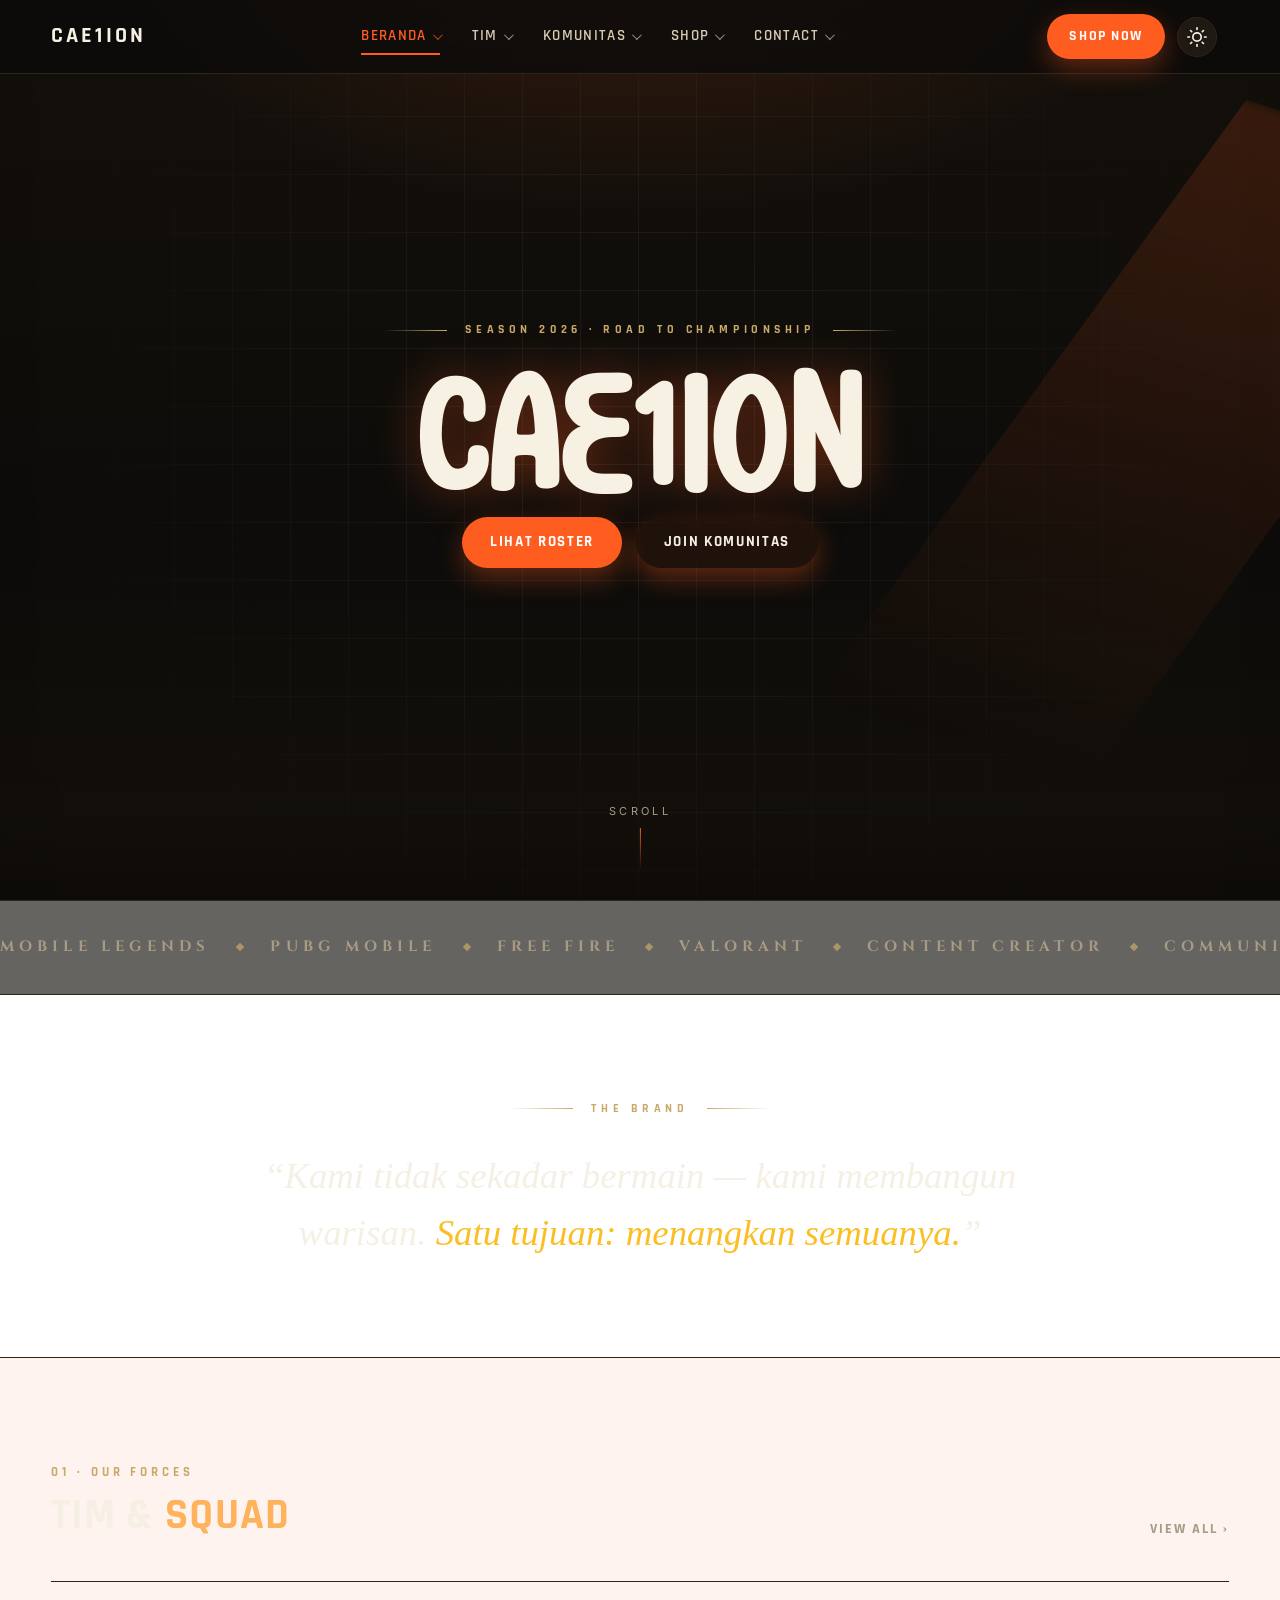
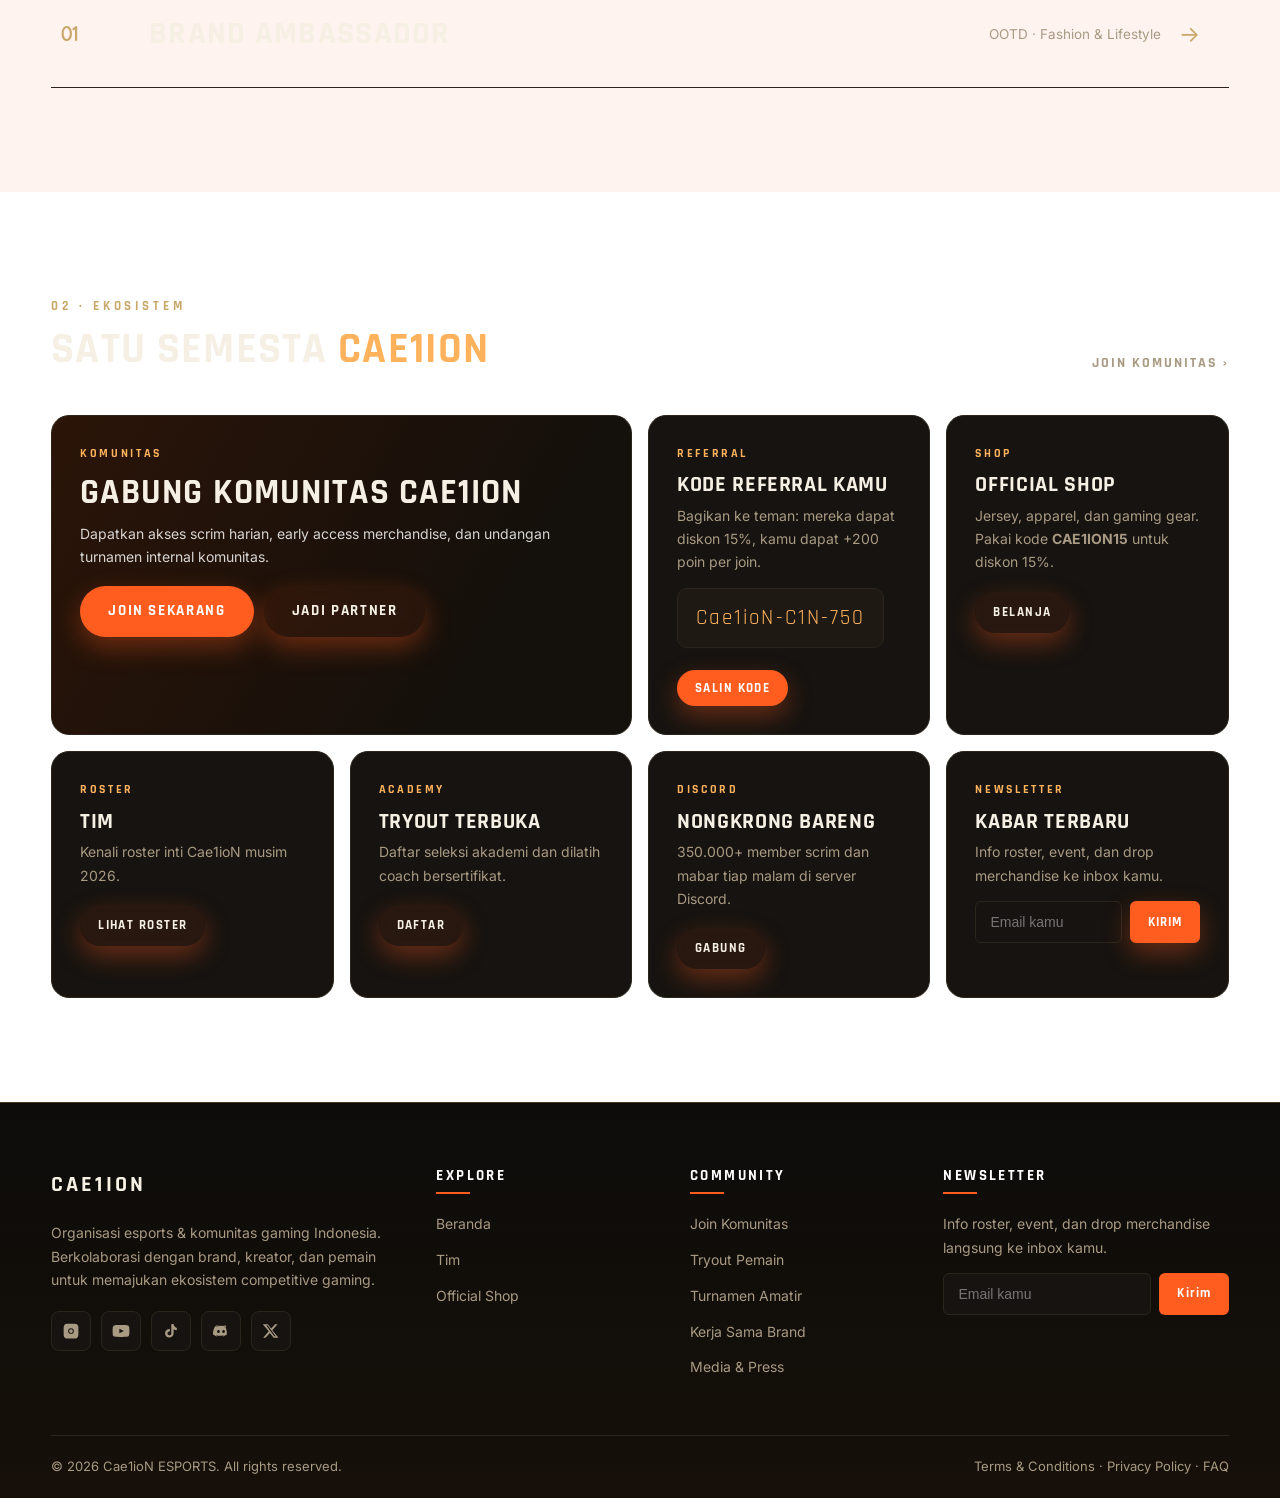
==== index.html @ eff82ee4 "Cae1ioN Esports website" ====
﻿<!DOCTYPE html>
<html lang="id">
<head>
<meta charset="UTF-8" />
<meta name="viewport" content="width=device-width, initial-scale=1.0" />
<title>Cae1ioN ESPORTS — Komunitas Tim Esports & Brand</title>
<meta name="description" content="Cae1ioN Esports — rumah komunitas tim esports, divisi kompetitif, roster, komunitas, dan merchandise resmi." />
<meta name="theme-color" content="#0d0c0a" />
<meta property="og:title" content="Cae1ioN TEAM — Komunitas Esports Indonesia" />
<meta property="og:description" content="Roster tim, komunitas, dan merchandise resmi Cae1ioN." />
<meta property="og:type" content="website" />
<meta property="og:url" content="https://cae1ion.team/" />
<meta property="og:image" content="https://cae1ion.team/assets/img/logo-C1N-trans.png" />
<meta name="twitter:card" content="summary_large_image" />
<meta name="twitter:title" content="Cae1ioN TEAM — Komunitas Esports Indonesia" />
<meta name="twitter:description" content="Roster tim, komunitas, dan merchandise resmi Cae1ioN." />
<meta name="twitter:image" content="https://cae1ion.team/assets/img/logo-C1N-trans.png" />
<link rel="icon" href="assets/img/favicon.png" type="image/svg+xml" />
<link rel="manifest" href="manifest.json" />
<link rel="preconnect" href="https://fonts.googleapis.com" />
<link rel="preconnect" href="https://fonts.gstatic.com" crossorigin />
<link href="https://fonts.googleapis.com/css2?family=Rajdhani:wght@500;600;700&family=Inter:wght@400;500;600&family=Cinzel:wght@700;800;900&display=swap" rel="stylesheet" />
<link rel="stylesheet" href="assets/css/style.css?v=8" />
<script type="application/ld+json">
{
  "@context": "https://schema.org",
  "@type": "SportsOrganization",
  "name": "Cae1ioN TEAM",
  "alternateName": "Cae1ioN ESPORTS",
  "url": "https://cae1ion.team/",
  "logo": "https://cae1ion.team/assets/img/logo-C1N-trans.png",
  "description": "Komunitas Esports Indonesia dengan divisi Mobile Legends, PUBG Mobile, Free Fire, Valorant, Content Creator, dan Community.",
  "foundingDate": "2024",
  "sport": "Esports",
  "address": {
    "@type": "PostalAddress",
    "addressLocality": "Jakarta Selatan",
    "addressCountry": "ID"
  },
  "contactPoint": {
    "@type": "ContactPoint",
    "telephone": "+62-21-XXXX-XXXX",
    "contactType": "customer service",
    "availableLanguage": "Indonesian"
  },
  "sameAs": [
    "https://instagram.com/cae1ionteam",
    "https://youtube.com/cae1ionteam",
    "https://tiktok.com/@cae1ionteam",
    "https://discord.gg/cae1ionteam",
    "https://twitter.com/cae1ionteam"
  ]
}
</script>
</head>
<body>

<!-- ================= HEADER ================= -->
<header class="header">
  <div class="container header-inner">
    <a href="index.html" class="logo"><span class="logo-text">Cae1ioN</span></a>

    <nav class="nav">
      <div class="nav-item"><a href="index.html" class="active">Beranda<span class="caret"></span></a>
        <div class="drop">
          <a href="index.html#top">Tentang</a>
          <a href="index.html#squad">Tim &amp; Squad</a>
          <a href="index.html#ekosistem">Ekosistem</a>
        </div>
      </div>
      <div class="nav-item"><a href="teams.html">Tim<span class="caret"></span></a>
        <div class="drop">
          <a href="teams.html#roster">Daftar Pemain</a>
          <a href="teams.html#academy">Academy</a>
        </div>
      </div>
      <div class="nav-item"><a href="community.html">Komunitas<span class="caret"></span></a>
        <div class="drop">
          <a href="community.html#benefit">Benefit</a>
          <a href="community.html#tryout">Tryout</a>
          <a href="community.html#turnamen">Turnamen</a>
          <a href="community.html#faq">FAQ</a>
        </div>
      </div>
      <div class="nav-item"><a href="shop.html">Shop<span class="caret"></span></a>
        <div class="drop">
          <a href="shop.html#produk">Semua Produk</a>
          <a href="shop.html#promo">Promo</a>
        </div>
      </div>
      <div class="nav-item"><a href="contact.html">Contact<span class="caret"></span></a>
        <div class="drop">
          <a href="contact.html#kontak">Info &amp; Form</a>
          <a href="contact.html#faq">FAQ</a>
        </div>
      </div>
    </nav>

    <div class="header-cta">
      <a href="shop.html" class="btn">Shop Now</a>
      <button class="theme-toggle" id="themeToggle" aria-label="Toggle tema gelap/terang" title="Toggle tema">
        <svg class="icon-sun" width="20" height="20" viewBox="0 0 24 24" fill="none" stroke="currentColor" stroke-width="2" stroke-linecap="round" stroke-linejoin="round"><circle cx="12" cy="12" r="5"/><path d="M12 1v2"/><path d="M12 21v2"/><path d="M4.22 4.22l1.42 1.42"/><path d="M18.36 18.36l1.42 1.42"/><path d="M1 12h2"/><path d="M21 12h2"/><path d="M4.22 19.78l1.42-1.42"/><path d="M18.36 5.64l1.42-1.42"/></svg>
        <svg class="icon-moon" width="20" height="20" viewBox="0 0 24 24" fill="none" stroke="currentColor" stroke-width="2" stroke-linecap="round" stroke-linejoin="round"><path d="M21 12.79A9 9 0 1 1 11.21 3 7 7 0 0 0 21 12.79z"/></svg>
      </button>
      <button class="burger" aria-label="Buka menu"><span></span><span></span><span></span></button>
    </div>
  </div>
</header>

<div class="mobile-nav">
  <a href="index.html">Beranda</a>
  <a href="teams.html">Tim</a>
  <a href="community.html">Komunitas</a>
  <a href="shop.html">Shop</a>
  <a href="contact.html">Contact</a>
  <a href="shop.html" class="btn">Shop Now</a>
</div>

<!-- ================= HERO ================= -->
<section class="hero hero-luxe" id="top">
  <div class="container hero-inner">
    <p class="eyebrow reveal">Season 2026 · Road to Championship</p>
    <h1 class="elegant aurora-title">Cae1ioN</h1>
    <div class="hero-actions">
      <a href="teams.html" class="btn">Lihat Roster</a>
      <a href="community.html" class="btn btn-ghost">Join Komunitas</a>
    </div>
  </div>
  <div class="scroll-hint">Scroll</div>
</section>

<!-- ================= SPONSORS MARQUEE ================= -->
<div class="sponsors">
  <div class="marquee">
    <span class="sponsor"><span class="mark">M</span>MOBILE LEGENDS</span>
    <span class="sponsor"><span class="mark">P</span>PUBG MOBILE</span>
    <span class="sponsor"><span class="mark">F</span>FREE FIRE</span>
    <span class="sponsor"><span class="mark">V</span>VALORANT</span>
    <span class="sponsor"><span class="mark">C</span>CONTENT CREATOR</span>
    <span class="sponsor"><span class="mark">C</span>COMMUNITY</span>
    <span class="sponsor"><span class="mark">M</span>MOBILE LEGENDS</span>
    <span class="sponsor"><span class="mark">P</span>PUBG MOBILE</span>
    <span class="sponsor"><span class="mark">F</span>FREE FIRE</span>
    <span class="sponsor"><span class="mark">V</span>VALORANT</span>
    <span class="sponsor"><span class="mark">C</span>CONTENT CREATOR</span>
    <span class="sponsor"><span class="mark">C</span>COMMUNITY</span>
  </div>
</div>

<!-- ================= BRAND STATEMENT ================= -->
<section class="statement">
  <div class="container reveal">
    <p class="eyebrow">The Brand</p>
    <p class="statement-text">&ldquo;Kami tidak sekadar bermain — kami membangun warisan. <em>Satu tujuan: menangkan semuanya.</em>&rdquo;</p>
  </div>
</section>

<!-- ================= DIVISIONS ================= -->
<section class="section alt" id="squad">
  <div class="container">
    <div class="section-head reveal">
      <div class="section-title">
        <span class="kicker">01 · Our Forces</span>
        <h2>Tim &amp; <em>Squad</em></h2>
      </div>
      <a href="teams.html" class="view-all">View All &rsaquo;</a>
    </div>

    <div class="team-index">
      <a href="shop.html" class="trow reveal"><span class="tnum">01</span><span class="tname">Brand Ambassador</span><span class="tmeta">OOTD · Fashion &amp; Lifestyle</span><span class="tarrow">&rarr;</span></a>
    </div>
  </div>
</section>

<!-- ================= ECOSYSTEM BENTO ================= -->
<section class="section" id="ekosistem">
  <div class="container">
    <div class="section-head reveal">
      <div class="section-title">
        <span class="kicker">02 · Ekosistem</span>
        <h2>Satu Semesta <em>Cae1ioN</em></h2>
      </div>
      <a href="community.html" class="view-all">Join Komunitas &rsaquo;</a>
    </div>

    <div class="bento">
      <div class="b-tile b-cta b-span2 reveal">
        <span class="kicker">Komunitas</span>
        <h2>Gabung Komunitas Cae1ioN</h2>
        <p>Dapatkan akses scrim harian, early access merchandise, dan undangan turnamen internal komunitas.</p>
        <div class="b-actions">
          <a href="community.html" class="btn">Join Sekarang</a>
          <a href="contact.html" class="btn btn-ghost">Jadi Partner</a>
        </div>
      </div>
      <div class="b-tile reveal">
        <span class="kicker">Referral</span>
        <h3>Kode Referral Kamu</h3>
        <p>Bagikan ke teman: mereka dapat diskon 15%, kamu dapat +200 poin per join.</p>
        <span data-referral></span>
        <div class="b-actions">
          <button data-copy-referral class="btn" style="padding:10px 18px;font-size:13px;">Salin Kode</button>
        </div>
      </div>
      <div class="b-tile reveal">
        <span class="kicker">Shop</span>
        <h3>Official Shop</h3>
        <p>Jersey, apparel, dan gaming gear. Pakai kode <strong>CAE1ION15</strong> untuk diskon 15%.</p>
        <div class="b-actions"><a href="shop.html" class="btn btn-ghost" style="padding:10px 18px;font-size:13px;">Belanja</a></div>
      </div>
      <div class="b-tile reveal">
        <span class="kicker">Roster</span>
        <h3>Tim</h3>
        <p>Kenali roster inti Cae1ioN musim 2026.</p>
        <div class="b-actions"><a href="teams.html" class="btn btn-ghost" style="padding:10px 18px;font-size:13px;">Lihat Roster</a></div>
      </div>
      <div class="b-tile reveal">
        <span class="kicker">Academy</span>
        <h3>Tryout Terbuka</h3>
        <p>Daftar seleksi akademi dan dilatih coach bersertifikat.</p>
        <div class="b-actions"><a href="community.html#tryout" class="btn btn-ghost" style="padding:10px 18px;font-size:13px;">Daftar</a></div>
      </div>
      <div class="b-tile reveal">
        <span class="kicker">Discord</span>
        <h3>Nongkrong Bareng</h3>
        <p>350.000+ member scrim dan mabar tiap malam di server Discord.</p>
        <div class="b-actions"><a href="community.html" class="btn btn-ghost" style="padding:10px 18px;font-size:13px;">Gabung</a></div>
      </div>
      <div class="b-tile reveal">
        <span class="kicker">Newsletter</span>
        <h3>Kabar Terbaru</h3>
        <p>Info roster, event, dan drop merchandise ke inbox kamu.</p>
        <form class="newsletter" data-demo style="display:flex;gap:8px;margin-top:14px;">
          <input type="email" placeholder="Email kamu" required style="flex:1;min-width:0;" />
          <button type="submit" class="btn" style="padding:10px 18px;font-size:13px;">Kirim</button>
        </form>
      </div>
    </div>
  </div>
</section><!-- ================= FOOTER ================= -->
<footer class="footer">
  <div class="container">
    <div class="footer-grid">
      <div>
        <a href="index.html" class="logo"><span class="logo-text">Cae1ioN</span></a>
        <p class="about">Organisasi esports &amp; komunitas gaming Indonesia. Berkolaborasi dengan brand, kreator, dan pemain untuk memajukan ekosistem competitive gaming.</p>
        <div class="socials">
          <a href="https://instagram.com/freezeecommunity" target="_blank" rel="noopener" aria-label="Instagram"><svg viewBox="0 0 24 24"><path d="M12 2.2c3.2 0 3.6 0 4.9.1 1.2.1 1.8.3 2.2.4.6.2 1 .5 1.4.9.4.4.7.8.9 1.4.2.4.4 1 .4 2.2.1 1.3.1 1.7.1 4.9s0 3.6-.1 4.9c-.1 1.2-.3 1.8-.4 2.2-.2.6-.5 1-.9 1.4-.4.4-.8.7-1.4.9-.4.2-1 .4-2.2.4-1.3.1-1.7.1-4.9.1s-3.6 0-4.9-.1c-1.2-.1-1.8-.3-2.2-.4-.6-.2-1-.5-1.4-.9-.4-.4-.7-.8-.9-1.4-.2-.4-.4-1-.4-2.2C2.2 15.6 2.2 15.2 2.2 12s0-3.6.1-4.9c.1-1.2.3-1.8.4-2.2.2-.6.5-1 .9-1.4.4-.4.8-.7 1.4-.9.4-.2 1-.4 2.2-.4C8.4 2.2 8.8 2.2 12 2.2m0 6a3.8 3.8 0 1 0 0 7.6 3.8 3.8 0 0 0 0-7.6m0 6.3a2.5 2.5 0 1 1 0-5 2.5 2.5 0 0 1 0 5m4.9-6.4a.9.9 0 1 1-1.8 0 .9.9 0 0 1 1.8 0"/></svg></a>
          <a href="https://youtube.com/@freezeecommunity" target="_blank" rel="noopener" aria-label="YouTube"><svg viewBox="0 0 24 24"><path d="M23 7.5s-.2-1.6-.9-2.3c-.9-.9-1.8-.9-2.3-1C16.6 4 12 4 12 4s-4.6 0-7.8.2c-.5.1-1.5.1-2.3 1-.7.7-.9 2.3-.9 2.3S.8 9.4.8 11.3v1.4c0 1.9.2 3.8.2 3.8s.2 1.6.9 2.3c.9.9 2 .9 2.5 1 1.8.2 7.6.2 7.6.2s4.6 0 7.8-.2c.5-.1 1.5-.1 2.3-1 .7-.7.9-2.3.9-2.3s.2-1.9.2-3.8v-1.4c0-1.9-.2-3.8-.2-3.8M9.8 15.1V8.9l6.1 3.1z"/></svg></a>
          <a href="https://tiktok.com/@freezeecommunity" target="_blank" rel="noopener" aria-label="TikTok"><svg viewBox="0 0 24 24"><path d="M16.6 5.8a4.8 4.8 0 0 1-1.1-3.1h-3.1v12.5a2.6 2.6 0 1 1-1.9-2.5V9.4a5.7 5.7 0 1 0 5 5.6V9.7a7.8 7.8 0 0 0 4.3 1.3V7.9a4.8 4.8 0 0 1-3.2-2.1"/></svg></a>
          <a href="https://discord.gg/freezeecommunity" target="_blank" rel="noopener" aria-label="Discord"><svg viewBox="0 0 24 24"><path d="M19.6 5.6A16.4 16.4 0 0 0 15.5 4.4l-.2.4a12.6 12.6 0 0 1 3.6 1.8 15.9 15.9 0 0 0-13.8 0 12.6 12.6 0 0 1 3.6-1.8l-.2-.4A16.4 16.4 0 0 0 4.4 5.6C1.8 9.4 1.1 13.1 1.4 16.8a16.5 16.5 0 0 0 5 2.5l.6-1a10.8 10.8 0 0 1-1.7-.8l.4-.3a11.4 11.4 0 0 0 9.8 0l.4.3a10.8 10.8 0 0 1-1.7.8l.6 1a16.5 16.5 0 0 0 5-2.5c.4-4.3-.6-8-2.6-11.2M8.6 14.5c-1 0-1.8-.9-1.8-2s.8-2 1.8-2 1.8.9 1.8 2-.8 2-1.8 2m6.8 0c-1 0-1.8-.9-1.8-2s.8-2 1.8-2 1.8.9 1.8 2-.8 2-1.8 2"/></svg></a>
          <a href="https://x.com/freezeecommunity" target="_blank" rel="noopener" aria-label="X"><svg viewBox="0 0 24 24"><path d="M17.5 3h3.2l-7 8 8.3 10h-6.5l-5-6.2-5.8 6.2H1.5l7.5-8.6L1 3h6.7l4.6 5.7zm-1.1 16h1.8L7.7 4.8H5.8z"/></svg></a>
        </div>
      </div>

      <div>
        <h4>Explore</h4>
        <ul class="footer-links">
          <li><a href="index.html">Beranda</a></li>
          <li><a href="teams.html">Tim</a></li>
          <li><a href="shop.html">Official Shop</a></li>
        </ul>
      </div>

      <div>
        <h4>Community</h4>
        <ul class="footer-links">
          <li><a href="community.html">Join Komunitas</a></li>
          <li><a href="community.html#tryout">Tryout Pemain</a></li>
          <li><a href="community.html#turnamen">Turnamen Amatir</a></li>
          <li><a href="contact.html">Kerja Sama Brand</a></li>
          <li><a href="contact.html">Media &amp; Press</a></li>
        </ul>
      </div>

      <div>
        <h4>Newsletter</h4>
        <p class="about" style="margin-bottom:0;">Info roster, event, dan drop merchandise langsung ke inbox kamu.</p>
        <form class="newsletter" data-demo>
          <input type="email" placeholder="Email kamu" required />
          <button type="submit">Kirim</button>
        </form>
        <p class="muted" data-form-msg style="font-size:12.5px;margin-top:8px;"></p>
      </div>
    </div>

    <div class="footer-bottom">
      <span>&copy; <span data-year>2026</span> Cae1ioN ESPORTS. All rights reserved.</span>
      <span><a href="#">Terms &amp; Conditions</a> · <a href="#">Privacy Policy</a> · <a href="#">FAQ</a></span>
    </div>
  </div>
</footer>

<button class="to-top" aria-label="Kembali ke atas">&uarr;</button>

<script src="assets/js/main.js"></script>
</body>
</html>
---- assets/css/style.css ----
﻿/* ============================================================
   CAE1ION ESPORTS — Community & Brand Website
   Main Stylesheet
   ============================================================ */

@font-face {
  font-family: "Citadel Blackrose";
  src: url("../fonts/Citadel of Blackrose.ttf") format("truetype");
  font-weight: normal;
  font-style: normal;
  font-display: swap;
}

@font-face {
  font-family: "Super Chips";
  src: url("../fonts/SuperChips.ttf") format("truetype");
  font-weight: normal;
  font-style: normal;
  font-display: swap;
}

:root {
  /* Tema: Ember Caelion — hitam hangat + aksen api (default) */
  --bg: #0d0c0a;
  --bg-alt: #12100c;
  --surface: #161310;
  --surface-2: #1f1913;
  --line: #2c251c;
  --text: #f5efe4;
  --muted: #a89a83;
  --accent: #ff5d20;
  --accent-2: #ffb25c;
  --accent-glow: rgba(255, 93, 32, 0.35);
  --win: #2ed47a;
  --lose: #ff6b7d;
  --gold: #d9a441;
  --radius: 10px;
  --header-h: 74px;
  --font-head: "Rajdhani", "Segoe UI", sans-serif;
  --font-body: "Inter", "Segoe UI", sans-serif;
  --font-display: "Super Chips", "Citadel Blackrose", "Cinzel", "Rajdhani", serif;

  /* Background luar - pijar api jauh (default) */
  --bg-outer-1: radial-gradient(1100px 650px at 85% 0%, rgba(255, 93, 32, 0.10), transparent 65%);
  --bg-outer-2: radial-gradient(900px 700px at 8% 40%, rgba(217, 164, 65, 0.07), transparent 70%);
  --bg-outer-3: linear-gradient(180deg, #0d0c0a 0%, #100d0a 50%, #14100b 100%);
}

/* MODE TERANG KREM (via toggle) */
html.light {
  --bg: #f6f2e9;
  --bg-alt: #ece3cf;
  --surface: #fffdf8;
  --surface-2: #f2e9d4;
  --line: #ddd0b4;
  --text: #1d1712;
  --muted: #9aa3c0;
  --accent: #1d1712;
  --accent-2: #8a6d2f;
  --accent-glow: rgba(138, 109, 47, 0.25);
  --win: #1e7a4f;
  --lose: #b3263a;
  --gold: #8a6d2f;

  /* Background luar - krem */
  --bg-outer-1: radial-gradient(1200px 700px at 85% 0%, rgba(138, 109, 47, 0.12), transparent 65%);
  --bg-outer-2: none;
  --bg-outer-3: linear-gradient(180deg, #f6f2e9 0%, #f2e9d4 60%, #e9dcc0 100%);
}

/* MODE GELAP (Dark Mode, via toggle) */
html.dark {
  --bg: #0a0613;
  --bg-alt: #130a24;
  --surface: #180d2b;
  --surface-2: #211338;
  --line: #432a72;
  --text: #f2eaff;
  --muted: #bda9dd;
  --accent: #ff5d20;
  --accent-2: #ffcf8f;
  --accent-glow: rgba(255, 93, 32, 0.45);
  --win: #2ed47a;
  --lose: #ff6b7d;
  --gold: #c9a96a;

  /* Background luar - Mode Gelap */
  --bg-outer-1: radial-gradient(1200px 700px at 85% 0%, rgba(255, 93, 32, 0.18), transparent 65%);
  --bg-outer-2: radial-gradient(900px 700px at 5% 45%, rgba(76, 29, 149, 0.35), transparent 70%);
  --bg-outer-3: linear-gradient(180deg, #0a0613 0%, #1c1033 35%, #2a1650 70%, #3b1d6e 100%);
}

* { margin: 0; padding: 0; box-sizing: border-box; }

html { scroll-behavior: smooth; }

body {
  /* Background luar: krem hangat (menggunakan CSS variables untuk mode terang/gelap) */
  background:
    var(--bg-outer-1, none),
    var(--bg-outer-2, none),
    var(--bg-outer-3, #0d0c0a);
  background-attachment: fixed;
  color: var(--text);
  font-family: var(--font-body);
  font-size: 15px;
  line-height: 1.65;
  overflow-x: hidden;
}

img { max-width: 100%; display: block; }
a { color: inherit; text-decoration: none; }
ul { list-style: none; }

h1, h2, h3, h4, .head {
  font-family: var(--font-head);
  font-weight: 700;
  letter-spacing: 0.03em;
  line-height: 1.15;
  text-transform: uppercase;
}

::selection { background: var(--accent); color: #fff; }

/* Scrollbar */
::-webkit-scrollbar { width: 10px; }
::-webkit-scrollbar-track { background: var(--bg-alt); }
::-webkit-scrollbar-thumb { background: var(--accent); border-radius: 8px; }

.container {
  width: min(1200px, 92%);
  margin-inline: auto;
}

/* ============================================================
   BUTTONS
   ============================================================ */
.btn {
  display: inline-flex;
  align-items: center;
  gap: 9px;
  padding: 13px 28px;
  font-family: var(--font-head);
  font-weight: 700;
  font-size: 15px;
  letter-spacing: 0.11em;
  text-transform: uppercase;
  border: 1px solid transparent;
  border-radius: 4px;
  cursor: pointer;
  transition: 0.28s ease;
  background: var(--accent);
  color: #fff;
}
.btn:hover { background: var(--accent-2); transform: translateY(-3px); box-shadow: 0 10px 26px var(--accent-glow); }
.btn-ghost { background: transparent; border-color: var(--line); color: var(--text); }
.btn-ghost:hover { background: rgba(255,255,255,0.08); border-color: var(--accent); color: #fff; box-shadow: none; }

/* ============================================================
   HEADER
   ============================================================ */
.header {
  position: fixed;
  inset: 0 0 auto 0;
  height: var(--header-h);
  z-index: 1000;
  background: rgba(13, 12, 10, 0.82);
  backdrop-filter: blur(14px);
  -webkit-backdrop-filter: blur(14px);
  border-bottom: 1px solid #2c251c;
  transition: 0.3s ease;
}
.header.scrolled { box-shadow: 0 4px 20px rgba(10, 6, 19, 0.08); }
.header-inner {
  height: 100%;
  display: flex;
  align-items: center;
  justify-content: space-between;
  gap: 20px;
}

.logo { display: flex; align-items: center; gap: 11px; }
.logo img {
  height: 58px;
  width: auto;
  border-radius: 10px;
  box-shadow: 0 6px 18px rgba(60, 50, 35, 0.18);
}
.footer .logo img { height: 96px; }
.logo svg { width: 38px; height: 38px; flex: none; }
.logo-text {
  font-family: var(--font-head);
  font-weight: 700;
  font-size: 22px;
  letter-spacing: 0.14em;
  text-transform: uppercase;
  color: #f7f1e3;
}
.logo-text span { color: var(--accent); }
.logo-text span { color: var(--accent); }

.nav { display: flex; align-items: center; gap: 4px; }
.nav a {
  position: relative;
  white-space: nowrap;
  padding: 10px 14px;
  font-family: var(--font-head);
  font-weight: 600;
  font-size: 15px;
  letter-spacing: 0.09em;
  text-transform: uppercase;
  color: #d8cbb4;
  transition: 0.25s;
}
.nav a::after {
  content: "";
  position: absolute;
  left: 14px; right: 14px; bottom: 4px;
  height: 2px;
  background: var(--accent);
  transform: scaleX(0);
  transform-origin: left;
  transition: 0.28s;
}
.nav a:hover, .nav a.active { color: var(--accent); }
.nav a:hover::after, .nav a.active::after { transform: scaleX(1); }

.header-cta { display: flex; align-items: center; gap: 12px; }
.header-cta .btn { padding: 11px 22px; font-size: 14px; white-space: nowrap; }

.burger {
  display: none;
  flex-direction: column;
  gap: 5px;
  background: none;
  border: 0;
  cursor: pointer;
  padding: 6px;
}
.burger span { width: 26px; height: 2.5px; background: #efe6d4; transition: 0.3s; border-radius: 2px; }
.burger.open span:nth-child(1) { transform: translateY(7.5px) rotate(45deg); }
.burger.open span:nth-child(2) { opacity: 0; }
.burger.open span:nth-child(3) { transform: translateY(-7.5px) rotate(-45deg); }

/* Mobile nav */
.mobile-nav {
  position: fixed;
  top: var(--header-h);
  left: 0; right: 0;
  background: rgba(18, 15, 11, 0.97);
  border-bottom: 1px solid #2c251c;
  padding: 14px 5% 26px;
  transform: translateY(-130%);
  opacity: 0;
  transition: 0.35s cubic-bezier(.4,0,.2,1);
  z-index: 999;
}
.mobile-nav.open { transform: translateY(0); opacity: 1; }
.mobile-nav a {
  display: block;
  padding: 13px 4px;
  font-family: var(--font-head);
  font-size: 18px;
  font-weight: 600;
  letter-spacing: 0.08em;
  text-transform: uppercase;
  border-bottom: 1px solid #2c251c;
  color: #d8cbb4;
}
.mobile-nav a:last-of-type { border-bottom: 0; }
.mobile-nav .btn { margin-top: 16px; width: 100%; justify-content: center; }

/* ============================================================
   HERO
   ============================================================ */
.hero {
  position: relative;
  min-height: 100vh;
  display: flex;
  align-items: center;
  padding: calc(var(--header-h) + 40px) 0 70px;
  overflow: hidden;
  background:
    radial-gradient(1000px 560px at 50% -10%, rgba(255,93,32,0.13), transparent 60%),
    linear-gradient(180deg, #12100c 0%, #0d0c0a 55%, #14100b 100%);
  box-shadow: inset 0 -90px 90px -70px rgba(0,0,0,0.5);
}
.hero::before {
  content: "";
  position: absolute;
  inset: 0;
  background-image:
    linear-gradient(rgba(255,255,255,0.05) 1px, transparent 1px),
    linear-gradient(90deg, rgba(255,255,255,0.05) 1px, transparent 1px);
  background-size: 58px 58px;
  mask-image: radial-gradient(circle at 50% 45%, #000 20%, transparent 78%);
}
.hero::after {
  content: "";
  position: absolute;
  right: -140px; top: 50%;
  transform: translateY(-50%) rotate(18deg);
  width: 520px; height: 720px;
  background: linear-gradient(180deg, var(--accent), rgba(255,93,32,0));
  opacity: 0.16;
  filter: blur(6px);
  clip-path: polygon(45% 0, 100% 0, 55% 100%, 0 100%);
  pointer-events: none;
}
.hero-inner { position: relative; z-index: 2; }

.hero-badge {
  display: inline-flex;
  align-items: center;
  gap: 9px;
  padding: 7px 16px;
  background: rgba(255,93,32,0.12);
  border: 1px solid rgba(255,93,32,0.45);
  border-radius: 100px;
  font-family: var(--font-head);
  font-size: 13px;
  font-weight: 700;
  letter-spacing: 0.18em;
  text-transform: uppercase;
  color: #ffe3c2;
  margin-bottom: 24px;
}
.hero-badge .dot {
  width: 8px; height: 8px; border-radius: 50%;
  background: var(--accent);
  animation: pulse 1.6s infinite;
}
@keyframes pulse {
  0%,100% { box-shadow: 0 0 0 0 var(--accent-glow); }
  50% { box-shadow: 0 0 0 8px rgba(255,93,32,0); }
}

.hero h1 {
  font-size: clamp(3rem, 9vw, 7rem);
  line-height: 0.92;
  letter-spacing: -0.01em;
  margin-bottom: 18px;
}
.hero h1.elegant {
  font-family: var(--font-display);
  font-weight: 700;
  letter-spacing: 0.03em;
  line-height: 1.1;
}
.hero h1 .outline {
  color: transparent;
  -webkit-text-stroke: 2px var(--accent);
}
.hero h1.elegant .outline {
  -webkit-text-stroke: 2px var(--accent-2);
  text-shadow: 0 0 42px rgba(255, 93, 32, 0.35);
}
.hero p.lead {
  max-width: 560px;
  color: var(--muted);
  font-size: 17px;
  margin-bottom: 32px;
}
.hero-actions { display: flex; flex-wrap: wrap; gap: 14px; margin-bottom: 56px; }

.hero-stats {
  display: grid;
  grid-template-columns: repeat(4, minmax(0, 1fr));
  gap: 14px;
  max-width: 760px;
}
.stat {
  background: rgba(255,255,255,0.035);
  border: 1px solid var(--line);
  border-left: 3px solid var(--accent);
  border-radius: 8px;
  padding: 16px 18px;
  backdrop-filter: blur(6px);
}
.stat b {
  display: block;
  font-family: var(--font-head);
  font-size: 34px;
  font-weight: 700;
  color: #fff;
  line-height: 1;
}
.stat span {
  font-size: 11.5px;
  letter-spacing: 0.14em;
  text-transform: uppercase;
  color: var(--muted);
}

.scroll-hint {
  position: absolute;
  right: 34px; bottom: 30px;
  z-index: 3;
  font-size: 11px;
  letter-spacing: 0.3em;
  text-transform: uppercase;
  color: var(--muted);
  display: flex;
  flex-direction: column;
  align-items: center;
  gap: 8px;
}
.scroll-hint::after {
  content: "";
  width: 1px; height: 42px;
  background: linear-gradient(var(--accent), transparent);
  animation: drop 1.8s infinite;
}
@keyframes drop { 0% { transform: scaleY(0); transform-origin: top; } 50% { transform: scaleY(1); } 100% { transform: scaleY(0); transform-origin: bottom; } }

/* ============================================================
   SECTIONS
   ============================================================ */
.section { padding: 86px 0; }
.section.alt { background: rgba(255, 93, 32, 0.07); backdrop-filter: blur(2px); }
.section-head {
  display: flex;
  align-items: flex-end;
  justify-content: space-between;
  gap: 20px;
  margin-bottom: 40px;
  flex-wrap: wrap;
}
.section-title .kicker {
  display: block;
  font-family: var(--font-head);
  font-size: 13px;
  font-weight: 700;
  letter-spacing: 0.3em;
  text-transform: uppercase;
  color: var(--accent);
  margin-bottom: 8px;
}
.section-title h2 { font-size: clamp(1.9rem, 4vw, 2.7rem); }
.section-title h2 em { font-style: normal; color: var(--accent-2); }
.view-all {
  font-family: var(--font-head);
  font-weight: 700;
  font-size: 14px;
  letter-spacing: 0.14em;
  text-transform: uppercase;
  color: var(--muted);
  display: inline-flex;
  align-items: center;
  gap: 9px;
  transition: 0.25s;
}
.view-all:hover { color: var(--accent); gap: 15px; }

/* ============================================================
   MATCH CARDS
   ============================================================ */
.tabs {
  display: flex;
  flex-wrap: wrap;
  gap: 8px;
  margin-bottom: 26px;
}
.tab {
  padding: 9px 20px;
  background: var(--surface);
  border: 1px solid var(--line);
  border-radius: 100px;
  color: var(--muted);
  font-family: var(--font-head);
  font-weight: 600;
  font-size: 13.5px;
  letter-spacing: 0.09em;
  text-transform: uppercase;
  cursor: pointer;
  transition: 0.25s;
}
.tab:hover { color: var(--text); border-color: var(--accent); }
.tab.active { background: var(--accent); border-color: var(--accent); color: #fff; }

.match-list { display: grid; gap: 14px; }

.match-card {
  display: grid;
  grid-template-columns: 190px 1fr auto;
  align-items: center;
  gap: 20px;
  background: linear-gradient(90deg, var(--surface) 0%, var(--surface-2) 100%);
  border: 1px solid var(--line);
  border-left: 3px solid transparent;
  border-radius: var(--radius);
  padding: 18px 22px;
  transition: 0.3s ease;
}
.match-card:hover {
  border-left-color: var(--accent);
  transform: translateX(6px);
  box-shadow: 0 12px 34px rgba(0,0,0,0.5);
}
.match-meta { display: flex; flex-direction: column; gap: 5px; }
.match-meta .game {
  font-family: var(--font-head);
  font-weight: 700;
  font-size: 12px;
  letter-spacing: 0.16em;
  text-transform: uppercase;
  color: var(--accent);
}
.match-meta .date { font-size: 13.5px; color: var(--text); font-weight: 600; }
.match-meta .event { font-size: 12.5px; color: var(--muted); }

.match-teams { display: flex; align-items: center; justify-content: center; gap: 22px; }
.team {
  display: flex;
  align-items: center;
  gap: 11px;
  min-width: 0;
}
.team.right { flex-direction: row-reverse; text-align: right; }
.team .name {
  font-family: var(--font-head);
  font-weight: 700;
  font-size: 16.5px;
  text-transform: uppercase;
  white-space: nowrap;
  overflow: hidden;
  text-overflow: ellipsis;
}
.crest {
  width: 46px; height: 46px;
  flex: none;
  border-radius: 50%;
  display: grid;
  place-items: center;
  font-family: var(--font-head);
  font-weight: 700;
  font-size: 15px;
  color: #fff;
  background: linear-gradient(135deg, var(--surface-2), #2a2a35);
  border: 1px solid var(--line);
  letter-spacing: 0.02em;
}
.crest.own { background: linear-gradient(135deg, var(--accent), #7c0618); border-color: rgba(255,255,255,0.2); box-shadow: 0 0 18px var(--accent-glow); }
.vs {
  font-family: var(--font-head);
  font-weight: 700;
  font-size: 20px;
  color: var(--muted);
  padding: 4px 12px;
  border: 1px dashed var(--line);
  border-radius: 6px;
}
.score {
  font-family: var(--font-head);
  font-weight: 700;
  font-size: 26px;
  color: #fff;
  white-space: nowrap;
}
.score .result {
  display: block;
  font-size: 11px;
  letter-spacing: 0.2em;
  text-align: center;
  margin-top: 2px;
}
.result.win { color: var(--win); }
.result.lose { color: var(--lose); }
.result.rank { color: var(--accent-2); }

.match-side { text-align: right; display: flex; flex-direction: column; align-items: flex-end; gap: 8px; }
.badge {
  font-family: var(--font-head);
  font-size: 11.5px;
  font-weight: 700;
  letter-spacing: 0.14em;
  text-transform: uppercase;
  padding: 5px 12px;
  border-radius: 4px;
  background: rgba(255,255,255,0.06);
  border: 1px solid var(--line);
  color: var(--muted);
}
.badge.live { background: rgba(255,178,92,0.12); border-color: rgba(255,178,92,0.5); color: #ffcf8f; }

.countdown {
  display: flex;
  gap: 7px;
}
.countdown div {
  min-width: 52px;
  padding: 7px 6px;
  background: #150b28;
  border: 1px solid var(--line);
  border-radius: 6px;
  text-align: center;
}
.countdown b {
  display: block;
  font-family: var(--font-head);
  font-size: 19px;
  line-height: 1;
  color: var(--accent-2);
}
.countdown span { font-size: 9.5px; letter-spacing: 0.1em; text-transform: uppercase; color: var(--muted); }

/* ============================================================
   DIVISIONS
   ============================================================ */
.grid-4 { display: grid; grid-template-columns: repeat(4, 1fr); gap: 18px; }
.grid-3 { display: grid; grid-template-columns: repeat(3, 1fr); gap: 18px; }
.grid-2 { display: grid; grid-template-columns: repeat(2, 1fr); gap: 18px; }

.division {
  position: relative;
  background: var(--surface);
  border: 1px solid var(--line);
  border-radius: var(--radius);
  padding: 26px 22px;
  overflow: hidden;
  transition: 0.32s ease;
}
.division::before {
  content: "";
  position: absolute;
  inset: auto -30px -60px auto;
  width: 150px; height: 150px;
  background: radial-gradient(circle, var(--accent-glow), transparent 70%);
  opacity: 0;
  transition: 0.35s;
}
.division:hover { transform: translateY(-8px); border-color: rgba(255,93,32,0.55); }
.division:hover::before { opacity: 1; }
.division .icon {
  width: 58px; height: 58px;
  border-radius: 12px;
  display: grid;
  place-items: center;
  background: linear-gradient(135deg, rgba(255,93,32,0.18), rgba(255,93,32,0.04));
  border: 1px solid rgba(255,93,32,0.35);
  margin-bottom: 18px;
}
.division .icon svg { width: 28px; height: 28px; stroke: var(--accent-2); }
.division h3 { font-size: 21px; margin-bottom: 6px; }
.division .teams { color: var(--muted); font-size: 13.5px; }
.division .teams li { padding: 5px 0 5px 16px; position: relative; }
.division .teams li::before {
  content: "";
  position: absolute;
  left: 0; top: 13px;
  width: 6px; height: 6px;
  background: var(--accent);
  transform: rotate(45deg);
}

/* ============================================================
   PLAYER CARDS
   ============================================================ */
.player {
  position: relative;
  background: var(--surface);
  border: 1px solid var(--line);
  border-radius: var(--radius);
  overflow: hidden;
  transition: 0.32s ease;
}
.player:hover { transform: translateY(-8px); border-color: rgba(255,93,32,0.6); }
.player-photo {
  position: relative;
  height: 240px;
  display: grid;
  place-items: center;
  background:
    linear-gradient(160deg, rgba(255,93,32,0.28), rgba(10,10,14,0.9)),
    repeating-linear-gradient(45deg, #17171f 0 12px, #14141b 12px 24px);
  overflow: hidden;
}
.player-photo::after {
  content: "";
  position: absolute;
  inset: 0;
  background: linear-gradient(transparent 40%, var(--surface));
}
.player-photo .initials {
  font-family: var(--font-head);
  font-size: 74px;
  font-weight: 700;
  color: rgba(255,255,255,0.16);
  letter-spacing: 0.05em;
  z-index: 1;
}
.player-photo .role {
  position: absolute;
  top: 14px; left: 14px;
  z-index: 2;
  background: var(--accent);
  color: #fff;
  font-family: var(--font-head);
  font-size: 11.5px;
  font-weight: 700;
  letter-spacing: 0.14em;
  text-transform: uppercase;
  padding: 5px 11px;
  border-radius: 4px;
}
.player-info { padding: 18px 20px 22px; position: relative; z-index: 2; }
.player-info h4 { font-size: 24px; }
.player-info .nick { color: var(--accent-2); font-size: 14px; font-family: var(--font-head); letter-spacing: 0.08em; }
.player-info .real { color: var(--muted); font-size: 12.5px; margin-top: 6px; }

/* ============================================================
   NEWS / ARTICLES
   ============================================================ */
.article {
  display: block;
  background: var(--surface);
  border: 1px solid var(--line);
  border-radius: var(--radius);
  overflow: hidden;
  transition: 0.32s ease;
}
.article:hover { transform: translateY(-8px); border-color: rgba(255,93,32,0.55); box-shadow: 0 16px 40px rgba(0,0,0,0.5); }
.article-img {
  height: 190px;
  position: relative;
  display: flex;
  align-items: flex-end;
  padding: 14px;
  background: linear-gradient(135deg, #221239, #12121a 65%);
  overflow: hidden;
}
.article-img .pattern {
  position: absolute;
  inset: 0;
  background:
    radial-gradient(300px 160px at 75% 25%, rgba(255,93,32,0.5), transparent 70%),
    repeating-linear-gradient(-45deg, rgba(255,255,255,0.045) 0 2px, transparent 2px 16px);
}
.article-img .tag {
  position: relative;
  z-index: 2;
  background: var(--accent);
  color: #fff;
  font-family: var(--font-head);
  font-size: 11.5px;
  font-weight: 700;
  letter-spacing: 0.14em;
  text-transform: uppercase;
  padding: 5px 12px;
  border-radius: 4px;
}
.article-img .date {
  position: absolute;
  right: 14px; bottom: 14px;
  z-index: 2;
  font-size: 12px;
  color: var(--muted);
  background: rgba(0,0,0,0.55);
  padding: 4px 10px;
  border-radius: 4px;
}
.article-body { padding: 20px; }
.article-body h3 {
  font-size: 19px;
  line-height: 1.3;
  margin-bottom: 10px;
  transition: 0.25s;
}
.article:hover .article-body h3 { color: var(--accent-2); }
.article-body p { color: var(--muted); font-size: 13.8px; }

.featured-article {
  position: relative;
  min-height: 380px;
  border-radius: var(--radius);
  overflow: hidden;
  display: flex;
  align-items: flex-end;
  padding: 34px;
  background: linear-gradient(135deg, #3b1d6e, #0d0d12 60%);
  border: 1px solid var(--line);
}
.featured-article::before {
  content: "";
  position: absolute;
  inset: 0;
  background:
    radial-gradient(500px 300px at 80% 20%, rgba(255,93,32,0.45), transparent 70%),
    repeating-linear-gradient(-45deg, rgba(255,255,255,0.04) 0 2px, transparent 2px 18px);
}
.featured-article .content { position: relative; z-index: 2; max-width: 640px; }
.featured-article h3 { font-size: clamp(1.5rem, 3vw, 2.2rem); margin: 14px 0 12px; }
.featured-article p { color: #c9c9d4; margin-bottom: 20px; }

/* ============================================================
   VIDEO / MEDIA
   ============================================================ */
.video-grid { display: grid; grid-template-columns: 2fr 1fr; gap: 18px; }
.video-card {
  position: relative;
  border-radius: var(--radius);
  overflow: hidden;
  border: 1px solid var(--line);
  min-height: 300px;
  display: flex;
  align-items: flex-end;
  padding: 22px;
  background: linear-gradient(140deg, #2a1650, #101017 60%);
  transition: 0.3s;
}
.video-card:hover { border-color: rgba(255,93,32,0.6); }
.video-card.small { min-height: 141px; }
.video-card .glow {
  position: absolute;
  inset: 0;
  background: radial-gradient(400px 220px at 30% 30%, rgba(255,93,32,0.35), transparent 70%);
  opacity: 0.7;
}
.video-card .play {
  position: absolute;
  top: 50%; left: 50%;
  transform: translate(-50%, -50%);
  width: 66px; height: 66px;
  border-radius: 50%;
  background: rgba(255,93,32,0.92);
  display: grid;
  place-items: center;
  box-shadow: 0 0 0 10px rgba(255,93,32,0.16);
  transition: 0.3s;
}
.video-card:hover .play { transform: translate(-50%,-50%) scale(1.1); }
.video-card .play::after {
  content: "";
  border-left: 17px solid #fff;
  border-top: 10px solid transparent;
  border-bottom: 10px solid transparent;
  margin-left: 5px;
}
.video-card .meta { position: relative; z-index: 2; }
.video-card .meta h4 { font-size: 20px; margin-bottom: 5px; }
.video-card .meta span { font-size: 12.5px; color: var(--muted); letter-spacing: 0.08em; text-transform: uppercase; }
.video-side { display: grid; gap: 18px; }

/* ============================================================
   SPONSORS
   ============================================================ */
.sponsors { overflow: hidden; padding: 34px 0; border-block: 1px solid var(--line); background: rgba(20, 17, 13, 0.65); }
.marquee { display: flex; gap: 60px; width: max-content; animation: slide 28s linear infinite; }
.sponsors:hover .marquee { animation-play-state: paused; }
@keyframes slide { to { transform: translateX(-50%); } }
.sponsor {
  font-family: var(--font-head);
  font-weight: 700;
  font-size: 26px;
  letter-spacing: 0.12em;
  text-transform: uppercase;
  color: #a89a83;
  white-space: nowrap;
  transition: 0.3s;
  display: flex;
  align-items: center;
  gap: 10px;
}
.sponsor:hover { color: var(--text); }
.sponsor .mark {
  width: 34px; height: 34px;
  border: 2px solid currentColor;
  border-radius: 8px;
  display: grid;
  place-items: center;
  font-size: 15px;
}

/* ============================================================
   CTA BANNER
   ============================================================ */
.cta-banner {
  position: relative;
  border-radius: 14px;
  overflow: hidden;
  padding: 56px 44px;
  background: linear-gradient(110deg, #ff5d20 0%, #a83c12 55%, #1e1410 100%);
  display: flex;
  align-items: center;
  justify-content: space-between;
  gap: 28px;
  flex-wrap: wrap;
}
.cta-banner::after {
  content: "";
  position: absolute;
  inset: 0;
  background: repeating-linear-gradient(-45deg, rgba(255,255,255,0.05) 0 3px, transparent 3px 20px);
}
.cta-banner > * { position: relative; z-index: 2; }
.cta-banner h2 { font-size: clamp(1.7rem, 3.6vw, 2.6rem); max-width: 620px; }
.cta-banner p { color: rgba(255,255,255,0.85); margin-top: 8px; max-width: 560px; }
.cta-banner .btn { background: #fff; color: #111; }
.cta-banner .btn:hover { background: #111; color: #fff; box-shadow: 0 10px 26px rgba(0,0,0,0.4); }

/* ============================================================
   PAGE HERO (inner pages)
   ============================================================ */
.page-hero {
  padding: calc(var(--header-h) + 76px) 0 64px;
  background:
    radial-gradient(700px 320px at 20% 0%, rgba(255,93,32,0.14), transparent 65%),
    linear-gradient(160deg, #14100b, #0d0c0a);
  border-bottom: 1px solid var(--line);
  position: relative;
  overflow: hidden;
}
.page-hero::before {
  content: "";
  position: absolute;
  inset: 0;
  background-image:
    linear-gradient(rgba(255,255,255,0.05) 1px, transparent 1px),
    linear-gradient(90deg, rgba(255,255,255,0.05) 1px, transparent 1px);
  background-size: 54px 54px;
}
.page-hero .container { position: relative; z-index: 2; }
.breadcrumb {
  font-size: 12.5px;
  letter-spacing: 0.16em;
  text-transform: uppercase;
  color: var(--muted);
  margin-bottom: 12px;
}
.breadcrumb a:hover { color: var(--accent); }
.page-hero h1 { font-size: clamp(2.3rem, 6vw, 4rem); }
.page-hero h1 em { font-style: normal; color: var(--accent-2); }
.page-hero p { color: var(--muted); max-width: 640px; margin-top: 14px; }

/* ============================================================
   SHOP
   ============================================================ */
.product {
  background: var(--surface);
  border: 1px solid var(--line);
  border-radius: var(--radius);
  overflow: hidden;
  transition: 0.3s;
}
.product:hover { transform: translateY(-8px); border-color: rgba(255,93,32,0.55); }
.product-img {
  height: 260px;
  display: grid;
  place-items: center;
  position: relative;
  background:
    radial-gradient(240px 200px at 50% 35%, rgba(255,93,32,0.28), transparent 70%),
    linear-gradient(160deg, #1a1a23, #101015);
}
.product-img .silhouette {
  font-family: var(--font-head);
  font-weight: 700;
  font-size: 66px;
  color: rgba(255,255,255,0.13);
  letter-spacing: 0.06em;
}
.product-img .flag {
  position: absolute;
  top: 14px; left: 14px;
  background: var(--accent);
  color: #fff;
  font-family: var(--font-head);
  font-size: 11.5px;
  font-weight: 700;
  letter-spacing: 0.14em;
  text-transform: uppercase;
  padding: 5px 11px;
  border-radius: 4px;
}
.product-body { padding: 18px 20px 22px; }
.product-body h4 { font-size: 19px; margin-bottom: 6px; }
.product-body .cat { font-size: 12px; color: var(--muted); text-transform: uppercase; letter-spacing: 0.12em; }
.product-foot { display: flex; align-items: center; justify-content: space-between; margin-top: 14px; gap: 10px; }
.price { font-family: var(--font-head); font-weight: 700; font-size: 22px; color: var(--accent-2); }
.price small { display: block; font-size: 12px; color: var(--muted); text-decoration: line-through; font-weight: 400; }

/* ============================================================
   CONTACT / FORM
   ============================================================ */
.contact-grid { display: grid; grid-template-columns: 1fr 1.2fr; gap: 32px; align-items: start; }
.info-card {
  background: var(--surface);
  border: 1px solid var(--line);
  border-radius: var(--radius);
  padding: 26px;
  margin-bottom: 16px;
}
.info-card h4 {
  font-size: 17px;
  display: flex;
  align-items: center;
  gap: 10px;
  margin-bottom: 8px;
}
.info-card h4::before {
  content: "";
  width: 4px; height: 20px;
  background: var(--accent);
  border-radius: 2px;
}
.info-card p { color: var(--muted); font-size: 14px; }
.info-card a:hover { color: var(--accent-2); }

.form {
  background: var(--surface);
  border: 1px solid var(--line);
  border-radius: var(--radius);
  padding: 30px;
}
.form-row { display: grid; grid-template-columns: 1fr 1fr; gap: 16px; }
.field { margin-bottom: 18px; }
.field label {
  display: block;
  font-family: var(--font-head);
  font-size: 13px;
  font-weight: 600;
  letter-spacing: 0.12em;
  text-transform: uppercase;
  color: var(--muted);
  margin-bottom: 8px;
}
.field input, .field select, .field textarea {
  width: 100%;
  padding: 13px 15px;
  background: #171310;
  border: 1px solid var(--line);
  border-radius: 7px;
  color: var(--text);
  font-family: var(--font-body);
  font-size: 14.5px;
  transition: 0.25s;
}
.field textarea { resize: vertical; min-height: 130px; }
.field input:focus, .field select:focus, .field textarea:focus {
  outline: none;
  border-color: var(--accent);
  box-shadow: 0 0 0 3px rgba(255,93,32,0.22);
}
.form-note { font-size: 13px; color: var(--muted); margin-top: 14px; }

/* ============================================================
   FAQ / ACCORDION
   ============================================================ */
.accordion { border: 1px solid var(--line); border-radius: var(--radius); overflow: hidden; background: var(--surface); }
.acc-item + .acc-item { border-top: 1px solid var(--line); }
.acc-head {
  width: 100%;
  background: none;
  border: 0;
  color: var(--text);
  text-align: left;
  padding: 20px 24px;
  font-family: var(--font-head);
  font-size: 17px;
  font-weight: 700;
  letter-spacing: 0.04em;
  text-transform: uppercase;
  cursor: pointer;
  display: flex;
  justify-content: space-between;
  gap: 14px;
  align-items: center;
  transition: 0.25s;
}
.acc-head:hover { color: var(--accent-2); }
.acc-head .plus { color: var(--accent); font-size: 24px; transition: 0.3s; line-height: 1; }
.acc-item.open .plus { transform: rotate(45deg); }
.acc-body { max-height: 0; overflow: hidden; transition: max-height 0.35s ease; }
.acc-body p { padding: 0 24px 22px; color: var(--muted); font-size: 14.3px; }

/* ============================================================
   FOOTER
   ============================================================ */
.footer {
  background: linear-gradient(180deg, #0d0c0a, #161009);
  border-top: 1px solid var(--line);
  padding: 64px 0 0;
}
.footer-grid {
  display: grid;
  grid-template-columns: 1.6fr 1fr 1fr 1.3fr;
  gap: 34px;
  padding-bottom: 44px;
}
.footer .logo { margin-bottom: 18px; }
.footer p.about { color: var(--muted); font-size: 14px; margin-bottom: 20px; max-width: 330px; }
.footer h4 {
  font-size: 15px;
  letter-spacing: 0.16em;
  color: #fff;
  margin-bottom: 18px;
  position: relative;
  padding-bottom: 10px;
}
.footer h4::after {
  content: "";
  position: absolute;
  left: 0; bottom: 0;
  width: 34px; height: 2px;
  background: var(--accent);
}
.footer-links li { margin-bottom: 11px; }
.footer-links a { color: var(--muted); font-size: 14px; transition: 0.25s; }
.footer-links a:hover { color: var(--accent-2); padding-left: 6px; }
.newsletter { display: flex; gap: 8px; margin-top: 14px; }
.newsletter input {
  flex: 1;
  padding: 12px 14px;
  background: #171310;
  border: 1px solid var(--line);
  border-radius: 6px;
  color: var(--text);
  font-size: 14px;
}
.newsletter input:focus { outline: none; border-color: var(--accent); }
.newsletter button {
  padding: 0 18px;
  background: var(--accent);
  border: 0;
  border-radius: 6px;
  color: #fff;
  cursor: pointer;
  font-family: var(--font-head);
  font-weight: 700;
  letter-spacing: 0.08em;
  transition: 0.25s;
}
.newsletter button:hover { background: var(--accent-2); }

.socials { display: flex; gap: 10px; }
.socials a {
  width: 40px; height: 40px;
  display: grid;
  place-items: center;
  background: var(--surface);
  border: 1px solid var(--line);
  border-radius: 8px;
  color: var(--muted);
  transition: 0.28s;
}
.socials a:hover { background: var(--accent); border-color: var(--accent); color: #fff; transform: translateY(-4px); }
.socials svg { width: 18px; height: 18px; fill: currentColor; }

.footer-bottom {
  border-top: 1px solid var(--line);
  padding: 20px 0;
  display: flex;
  justify-content: space-between;
  gap: 14px;
  flex-wrap: wrap;
  color: var(--muted);
  font-size: 13px;
}
.footer-bottom a:hover { color: var(--accent-2); }

/* ============================================================
   UTILITIES / ANIMATIONS
   ============================================================ */
.reveal { opacity: 0; transform: translateY(34px); transition: opacity 0.7s ease, transform 0.7s ease; }
.reveal.visible { opacity: 1; transform: none; }

.to-top {
  position: fixed;
  right: 22px; bottom: 22px;
  width: 46px; height: 46px;
  border-radius: 10px;
  background: var(--accent);
  border: 0;
  color: #fff;
  cursor: pointer;
  font-size: 20px;
  display: grid;
  place-items: center;
  opacity: 0;
  pointer-events: none;
  transform: translateY(14px);
  transition: 0.3s;
  z-index: 900;
  box-shadow: 0 10px 26px var(--accent-glow);
}
.to-top.show { opacity: 1; pointer-events: auto; transform: none; }
.to-top:hover { background: var(--accent-2); }

.text-center { text-align: center; }
.mt-40 { margin-top: 40px; }
.muted { color: var(--muted); }

/* ============================================================
   RESPONSIVE
   ============================================================ */
@media (max-width: 1150px) {
  .nav a { padding: 10px 9px; font-size: 14px; letter-spacing: 0.05em; }
  .header-cta .btn { padding: 11px 16px; font-size: 13px; }
}

@media (max-width: 1080px) {
  .grid-4 { grid-template-columns: repeat(2, 1fr); }
  .footer-grid { grid-template-columns: 1fr 1fr; }
  .video-grid { grid-template-columns: 1fr; }
}

@media (max-width: 900px) {
  .nav, .header-cta .btn { display: none; }
  .burger { display: flex; }
  .grid-3 { grid-template-columns: repeat(2, 1fr); }
  .contact-grid { grid-template-columns: 1fr; }
  .match-card { grid-template-columns: 1fr; text-align: center; gap: 14px; }
  .match-side { align-items: center; }
  .match-teams { flex-wrap: wrap; }
  .hero-stats { grid-template-columns: repeat(2, 1fr); }
}

@media (max-width: 640px) {
  .section { padding: 60px 0; }
  .grid-3, .grid-4, .grid-2 { grid-template-columns: 1fr; }
  .footer-grid { grid-template-columns: 1fr; }
  .form-row { grid-template-columns: 1fr; }
  .hero-actions .btn { width: 100%; justify-content: center; }
  .team .name { font-size: 14px; }
  .featured-article { padding: 24px; }
}

/* ============================================================
   TEMA Cae1ioN — EMBER UNGU, ORCA & DEKORASI MALAM
   ============================================================ */
.snowfall {
  position: fixed;
  left: 0;
  top: -20vh;
  width: 100%;
  height: 140vh;
  pointer-events: none;
  z-index: 99999;
}
.snowfall::before,
.snowfall::after {
  content: "";
  position: absolute;
  inset: 0;
  background-image: url("data:image/svg+xml,%3Csvg xmlns='http://www.w3.org/2000/svg' width='340' height='340'%3E<g fill='%23ffd9a8'><path d='M0 -8 C 0.8 -2.5 2.5 -0.8 8 0 C 2.5 0.8 0.8 2.5 0 8 C -0.8 2.5 -2.5 0.8 -8 0 C -2.5 -0.8 -0.8 -2.5 0 -8 Z' transform='translate(38,54) scale(1)' fill-opacity='0.9'/><path d='M0 -8 C 0.8 -2.5 2.5 -0.8 8 0 C 2.5 0.8 0.8 2.5 0 8 C -0.8 2.5 -2.5 0.8 -8 0 C -2.5 -0.8 -0.8 -2.5 0 -8 Z' transform='translate(148,26) scale(0.7)' fill-opacity='0.6'/><path d='M0 -8 C 0.8 -2.5 2.5 -0.8 8 0 C 2.5 0.8 0.8 2.5 0 8 C -0.8 2.5 -2.5 0.8 -8 0 C -2.5 -0.8 -0.8 -2.5 0 -8 Z' transform='translate(254,86) scale(1.1)' fill-opacity='0.95'/><path d='M0 -8 C 0.8 -2.5 2.5 -0.8 8 0 C 2.5 0.8 0.8 2.5 0 8 C -0.8 2.5 -2.5 0.8 -8 0 C -2.5 -0.8 -0.8 -2.5 0 -8 Z' transform='translate(92,158) scale(0.8)' fill-opacity='0.65'/><path d='M0 -8 C 0.8 -2.5 2.5 -0.8 8 0 C 2.5 0.8 0.8 2.5 0 8 C -0.8 2.5 -2.5 0.8 -8 0 C -2.5 -0.8 -0.8 -2.5 0 -8 Z' transform='translate(206,196) scale(0.6)' fill-opacity='0.55'/><path d='M0 -8 C 0.8 -2.5 2.5 -0.8 8 0 C 2.5 0.8 0.8 2.5 0 8 C -0.8 2.5 -2.5 0.8 -8 0 C -2.5 -0.8 -0.8 -2.5 0 -8 Z' transform='translate(306,244) scale(0.9)' fill-opacity='0.85'/><path d='M0 -8 C 0.8 -2.5 2.5 -0.8 8 0 C 2.5 0.8 0.8 2.5 0 8 C -0.8 2.5 -2.5 0.8 -8 0 C -2.5 -0.8 -0.8 -2.5 0 -8 Z' transform='translate(58,272) scale(0.7)' fill-opacity='0.6'/><path d='M0 -8 C 0.8 -2.5 2.5 -0.8 8 0 C 2.5 0.8 0.8 2.5 0 8 C -0.8 2.5 -2.5 0.8 -8 0 C -2.5 -0.8 -0.8 -2.5 0 -8 Z' transform='translate(170,304) scale(0.55)' fill-opacity='0.5'/><path d='M0 -8 C 0.8 -2.5 2.5 -0.8 8 0 C 2.5 0.8 0.8 2.5 0 8 C -0.8 2.5 -2.5 0.8 -8 0 C -2.5 -0.8 -0.8 -2.5 0 -8 Z' transform='translate(276,330) scale(0.8)' fill-opacity='0.7'/></g>%3C/svg%3E");
  background-repeat: repeat;
  background-size: 340px 340px;
  animation: snowfall 16s linear infinite;
  opacity: 0.35;
}
.snowfall::after {
  background-size: 190px 190px;
  background-image: url("data:image/svg+xml,%3Csvg xmlns='http://www.w3.org/2000/svg' width='190' height='190'%3E<g fill='%23ffd9a8'><path d='M0 -8 C 0.8 -2.5 2.5 -0.8 8 0 C 2.5 0.8 0.8 2.5 0 8 C -0.8 2.5 -2.5 0.8 -8 0 C -2.5 -0.8 -0.8 -2.5 0 -8 Z' transform='translate(30,40) scale(0.8)' fill-opacity='0.8'/><path d='M0 -8 C 0.8 -2.5 2.5 -0.8 8 0 C 2.5 0.8 0.8 2.5 0 8 C -0.8 2.5 -2.5 0.8 -8 0 C -2.5 -0.8 -0.8 -2.5 0 -8 Z' transform='translate(120,18) scale(0.6)' fill-opacity='0.55'/><path d='M0 -8 C 0.8 -2.5 2.5 -0.8 8 0 C 2.5 0.8 0.8 2.5 0 8 C -0.8 2.5 -2.5 0.8 -8 0 C -2.5 -0.8 -0.8 -2.5 0 -8 Z' transform='translate(160,96) scale(1)' fill-opacity='0.9'/><path d='M0 -8 C 0.8 -2.5 2.5 -0.8 8 0 C 2.5 0.8 0.8 2.5 0 8 C -0.8 2.5 -2.5 0.8 -8 0 C -2.5 -0.8 -0.8 -2.5 0 -8 Z' transform='translate(70,118) scale(0.65)' fill-opacity='0.6'/><path d='M0 -8 C 0.8 -2.5 2.5 -0.8 8 0 C 2.5 0.8 0.8 2.5 0 8 C -0.8 2.5 -2.5 0.8 -8 0 C -2.5 -0.8 -0.8 -2.5 0 -8 Z' transform='translate(108,160) scale(0.75)' fill-opacity='0.7'/></g>%3C/svg%3E");
  animation-duration: 9.5s;
  opacity: 0.3;
}
@keyframes snowfall {
  from { transform: translate3d(0, -340px, 0); }
  to   { transform: translate3d(0, 340px, 0); }
}

/* Maskot orca di hero */
.hero-orca {
  position: absolute;
  right: 5%;
  top: 36%;
  width: min(20vw, 230px);
  transform: translateY(-50%);
  opacity: 0.95;
  z-index: 1;
  pointer-events: none;
  filter: drop-shadow(0 26px 60px rgba(255, 93, 32, 0.5));
  animation: orca-float 8s ease-in-out infinite;
}
@keyframes orca-float {
  0%, 100% { transform: translateY(-50%); }
  50% { transform: translateY(calc(-50% - 26px)); }
}

/* Maskot orca di halaman inner */
.page-orca {
  position: absolute;
  right: 3%;
  top: 50%;
  width: min(28vw, 300px);
  transform: translateY(-45%);
  opacity: 0.4;
  z-index: 1;
  pointer-events: none;
  filter: drop-shadow(0 18px 44px rgba(255, 93, 32, 0.45));
  animation: page-orca-float 9s ease-in-out infinite;
}
@keyframes page-orca-float {
  0%, 100% { transform: translateY(-45%); }
  50% { transform: translateY(-55%); }
}

@media (max-width: 900px) {
  .hero-orca { display: none; }
  .page-orca { width: 150px; opacity: 0.22; right: -10px; }
  .logo img { height: 50px; }
  .footer .logo img { height: 74px; }
}

/* ============================================================
   SARAN AKTIF: LIVE, PREDIKSI & LEADERBOARD
   ============================================================ */
.btn-live { background: #ffffff; color: #221239; }
.btn-live:hover { background: #f3e8ff; color: #221239; }
.live-dot {
  display: inline-block;
  width: 9px; height: 9px;
  border-radius: 50%;
  background: #ff3b5c;
  margin-right: 8px;
  animation: live-pulse 1.4s ease-out infinite;
}
@keyframes live-pulse {
  0% { box-shadow: 0 0 0 0 rgba(255, 59, 92, 0.6); }
  100% { box-shadow: 0 0 0 9px rgba(255, 59, 92, 0); }
}

.btn-dark { background: #150b28; color: #fff; }
.btn-dark:hover { background: #221239; color: #fff; }

.predict-card, .board-card {
  background: var(--surface);
  border: 1px solid var(--line);
  border-radius: var(--radius);
  padding: 28px;
}
.predict-card h3, .board-card h3 {
  font-size: 1.35rem;
  margin: 12px 0 6px;
}
.vs-mini {
  display: inline-block;
  font-size: 0.8em;
  color: var(--accent-2);
  border: 1px dashed var(--line);
  border-radius: 6px;
  padding: 1px 8px;
  margin: 0 4px;
  vertical-align: middle;
}
.predict-options { display: grid; gap: 10px; margin-top: 16px; }
.predict-options button {
  position: relative;
  overflow: hidden;
  text-align: left;
  background: var(--surface-2);
  border: 1px solid var(--line);
  border-radius: 8px;
  color: var(--text);
  padding: 13px 14px;
  cursor: pointer;
  font-family: var(--font-body);
  font-size: 14px;
  transition: 0.25s;
  display: flex;
  justify-content: space-between;
  align-items: center;
  gap: 10px;
}
.predict-options button b { position: relative; z-index: 2; }
.predict-options button .pct { position: relative; z-index: 2; color: var(--muted); font-weight: 600; }
.predict-options button .bar {
  position: absolute;
  left: 0; top: 0; bottom: 0;
  width: 0;
  background: rgba(255, 93, 32, 0.22);
  transition: width 0.6s ease;
  z-index: 1;
}
.predict-options button:hover:not(:disabled) { border-color: var(--accent); }
.predict-options button.picked { border-color: var(--accent); }
.predict-options button:disabled { cursor: default; }
.predict-msg { min-height: 22px; margin-top: 12px; font-size: 13.5px; color: #2ed47a; }
.predict-points { margin-top: 4px; font-size: 14px; color: var(--muted); }
.predict-points b { color: var(--accent-2); }

.board-card .muted { font-size: 13.5px; margin-bottom: 6px; }
.board-list { margin: 14px 0 18px; display: grid; gap: 8px; }
.board-list li {
  display: flex;
  align-items: center;
  gap: 12px;
  background: var(--surface-2);
  border: 1px solid var(--line);
  border-radius: 8px;
  padding: 10px 14px;
  font-size: 14px;
}
.board-list .rank {
  width: 28px; height: 28px; flex: none;
  display: grid; place-items: center;
  border-radius: 50%;
  background: var(--surface);
  border: 1px solid var(--line);
  font-family: var(--font-head);
  font-weight: 700;
  font-size: 13px;
}
.board-list .rank.r1 { background: #f5c542; border-color: #f5c542; color: #3a2c00; }
.board-list .rank.r2 { background: #cfd8e3; border-color: #cfd8e3; color: #333e4a; }
.board-list .rank.r3 { background: #e09a5f; border-color: #e09a5f; color: #43260a; }
.board-list .who { flex: 1; font-weight: 600; }
.board-list .pts { color: var(--accent-2); font-weight: 600; font-size: 13px; }

@media (max-width: 640px) {
  .predict-card, .board-card { padding: 20px; }
}

/* ---------- Struktur komunitas ---------- */
.pillar-title {
  font-size: 1.15rem;
  letter-spacing: 0.06em;
  margin: 0 0 18px;
  color: var(--text);
}
.pillar-title::before {
  content: "";
  display: inline-block;
  width: 26px; height: 3px;
  background: var(--accent);
  border-radius: 2px;
  margin-right: 10px;
  vertical-align: middle;
}
.org-tip {
  margin-top: 12px;
  padding: 10px 12px;
  font-size: 13px;
  color: var(--muted);
  background: var(--surface-2);
  border-left: 3px solid var(--accent);
  border-radius: 0 8px 8px 0;
}
.org-tip b { color: var(--accent-2); }

/* ---------- KOCAK: interaksi & Easter egg ---------- */
.hero-orca {
  cursor: pointer;
  transition: transform 0.3s ease, filter 0.3s ease;
}
.hero-orca:hover {
  transform: translateY(-50%) scale(1.08) rotate(-3deg);
  filter: drop-shadow(0 30px 70px rgba(255, 93, 32, 0.7));
}
.hero-orca:active {
  transform: translateY(-50%) scale(0.95) rotate(3deg);
}

.logo img {
  cursor: pointer;
  transition: transform 0.4s cubic-bezier(0.34, 1.56, 0.64, 1);
}
.logo img:hover {
  transform: rotate(-6deg) scale(1.1);
}

.btn {
  position: relative;
  overflow: hidden;
}
.btn::after {
  content: "";
  position: absolute;
  top: 50%; left: 50%;
  width: 0; height: 0;
  background: rgba(255,255,255,0.3);
  border-radius: 50%;
  transform: translate(-50%, -50%);
  transition: width 0.4s ease, height 0.4s ease;
}
.btn:active::after {
  width: 300px; height: 300px;
  transition: 0s;
}

.confetti {
  position: fixed;
  pointer-events: none;
  z-index: 9999;
  width: 10px; height: 10px;
  animation: confetti-fall 1.2s ease-out forwards;
}
@keyframes confetti-fall {
  0% { transform: translate(0, 0) rotate(0deg); opacity: 1; }
  100% { transform: translate(var(--tx), 120vh) rotate(720deg); opacity: 0; }
}

.snowfall::before,
.snowfall::after {
  animation-duration: 14s;
}
.snowfall::after { animation-duration: 9s; }

@media (prefers-reduced-motion: reduce) {
  .hero-orca, .logo img, .nav a::before, .btn::after, .confetti { animation: none !important; transition: none !important; }
}

/* ---------- Dark Mode Variables ---------- */
html.dark {
  --bg: #0a0613;
  --bg-alt: #130a24;
  --surface: #180d2b;
  --surface-2: #211338;
  --line: #432a72;
  --text: #f2eaff;
  --muted: #bda9dd;
  --accent: #ff5d20;
  --accent-2: #ffcf8f;
  --accent-glow: rgba(255, 93, 32, 0.45);
  --win: #2ed47a;
  --lose: #ff6b7d;
}
html.dark .header {
  background: rgba(10, 6, 19, 0.96);
  border-bottom-color: #432a72;
}
html.dark .header.scrolled {
  background: #0a0613;
  box-shadow: 0 8px 30px rgba(0, 0, 0, 0.6);
}
html.dark .mobile-nav {
  background: #0a0613;
  border-bottom-color: #432a72;
}
html.dark .mobile-nav a {
  color: #f2eaff;
  border-bottom-color: #432a72;
}
html.dark .hero {
  background:
    radial-gradient(900px 520px at 78% 25%, rgba(255,93,32,0.30), transparent 62%),
    radial-gradient(800px 620px at 6% 92%, rgba(76,29,149,0.9), transparent 68%),
    linear-gradient(165deg, #2a1650 0%, #150b28 45%, #3b1d6e 100%);
}
html.dark .page-hero {
  background:
    radial-gradient(700px 320px at 20% 0%, rgba(255,93,32,0.30), transparent 65%),
    linear-gradient(160deg, #2a1650, #1a0f30);
}
html.dark .section.alt {
  background: rgba(20, 11, 40, 0.55);
}
html.dark .footer {
  background: linear-gradient(180deg, #0d0c0a, #161009);
}
html.dark .sponsors {
  background: rgba(20, 11, 40, 0.6);
}
html.dark .section-white {
  background: #180d2b;
  border-color: #432a72;
}
html.dark .section-white .pillar-title { color: #f2eaff; }
html.dark .section-white .muted { color: #bda9dd; }
html.dark .section-white .org-tip {
  background: #211338;
  border-left-color: var(--accent);
  color: #bda9dd;
}
html.dark .section-white .division {
  background: #211338;
  border-color: #432a72;
}
html.dark .section-white .division h3 { color: #f2eaff; }
html.dark .section-white .division p.muted { color: #bda9dd; }
html.dark .section-white .badge.live {
  background: rgba(255, 93, 32, 0.2);
  border-color: rgba(255, 93, 32, 0.5);
  color: #ffe3c2;
}
html.dark .section-white .badge:not(.live) {
  background: #211338;
  border-color: #432a72;
  color: #ffe3c2;
}
html.dark .nav a { color: #bda9dd; }
html.dark .nav a:hover, html.dark .nav a.active { color: #ffe3c2; }
html.dark .burger span { background: #f2eaff; }
html.dark .mobile-nav a { color: #f2eaff; border-bottom-color: #432a72; }
html.dark .logo-text { color: #f2eaff; }
html.dark .logo-text span { color: var(--accent-2); }
html.dark .btn-ghost { border-color: var(--line); color: var(--text); }
html.dark .btn-ghost:hover { background: rgba(255,93,32,0.1); border-color: var(--accent); color: #fff; }
html.dark .newsletter input { background: #0c0c11; border-color: var(--line); color: var(--text); }
html.dark .socials a { background: var(--surface); border-color: var(--line); color: var(--muted); }
html.dark .socials a:hover { background: var(--accent); border-color: var(--accent); color: #fff; }
html.dark .footer-bottom { border-top-color: var(--line); color: var(--muted); }
html.dark .footer-bottom a:hover { color: var(--accent-2); }
html.dark .badge:not(.live) { background: var(--surface-2); border-color: var(--line); color: var(--muted); }
html.dark .article-img { background: linear-gradient(135deg, #221239, #12121a 65%) !important; }
html.dark .featured-article { background: linear-gradient(135deg, #150c28, #0d0d12 60%) !important; }
html.dark .predict-card, html.dark .board-card { background: var(--surface); border-color: var(--line); }
html.dark .predict-options button { background: var(--surface-2); border-color: var(--line); color: var(--text); }
html.dark .predict-options button:hover:not(:disabled) { border-color: var(--accent); }
html.dark .predict-options button.picked { border-color: var(--accent); }
html.dark .predict-options button .bar { background: rgba(255, 93, 32, 0.22); }
html.dark .board-list li { background: var(--surface-2); border-color: var(--line); }
html.dark .board-list .rank { background: var(--surface); border-color: var(--line); }
html.dark .referral-card [data-referral] { background: var(--surface-2); border-color: var(--line); }
html.dark .info-card { background: var(--surface); border-color: var(--line); }
html.dark .form input, html.dark .form select, html.dark .form textarea { background: var(--surface-2); border-color: var(--line); color: var(--text); }
html.dark .form input:focus, html.dark .form select:focus, html.dark .form textarea:focus { border-color: var(--accent); }
html.dark .video-card { background: var(--surface); border-color: var(--line); }
html.dark .match-card { background: var(--surface); border-color: var(--line); }
html.dark .team .crest { background: var(--surface-2); }
html.dark .countdown div { background: #150b28; }
html.dark .to-top { background: var(--accent); color: #fff; }
html.dark .to-top:hover { background: var(--accent-2); }

/* ---------- Theme Toggle ---------- */
.theme-toggle { display: flex; align-items: center; justify-content: center; width: 40px; height: 40px; background: var(--surface-2); border: 1px solid var(--line); border-radius: 50%; color: var(--text); cursor: pointer; transition: all 0.3s ease; margin-right: 12px; } .theme-toggle:hover {
  background: var(--surface);
  border-color: var(--accent);
  transform: rotate(15deg);
}
.theme-toggle .icon-sun { display: none; }
.theme-toggle .icon-moon { display: block; }
html.dark .theme-toggle .icon-sun { display: block; }
html.dark .theme-toggle .icon-moon { display: none; }
.theme-toggle:focus-visible { outline: 2px solid var(--accent); outline-offset: 2px; }

/* ---------- Intro Slide (Community First Visit) ---------- */
.intro-slide {
  position: fixed;
  inset: 0;
  z-index: 10000;
  display: flex;
  align-items: center;
  justify-content: center;
  background: linear-gradient(135deg, #0d0c0a 0%, #1e1410 50%, #3a1f0e 100%);
  overflow: hidden;
  animation: introSlideIn 0.8s cubic-bezier(0.16, 1, 0.3, 1);
}
@keyframes introSlideIn {
  from { opacity: 0; transform: scale(1.02); }
  to { opacity: 1; transform: scale(1); }
}
.intro-slide.hidden {
  animation: introSlideOut 0.5s cubic-bezier(0.7, 0, 0.84, 0) forwards;
}
@keyframes introSlideOut {
  to { opacity: 0; transform: scale(0.98); }
}
.intro-bg-animation {
  position: absolute;
  inset: 0;
  overflow: hidden;
  pointer-events: none;
}
.intro-orb {
  position: absolute;
  border-radius: 50%;
  background: radial-gradient(circle at 30% 30%, rgba(255,93,32,0.4), transparent 70%);
  filter: blur(60px);
  animation: orbFloat 8s ease-in-out infinite;
}
.intro-orb.orb-1 {
  width: 400px; height: 400px;
  top: -100px; right: -100px;
  animation-delay: 0s;
}
.intro-orb.orb-2 {
  width: 300px; height: 300px;
  bottom: -50px; left: -50px;
  animation-delay: -2.5s;
  background: radial-gradient(circle at 30% 30%, rgba(192,132,252,0.35), transparent 70%);
}
.intro-orb.orb-3 {
  width: 200px; height: 200px;
  top: 40%; left: 50%;
  transform: translate(-50%, -50%);
  animation-delay: -5s;
  background: radial-gradient(circle at 30% 30%, rgba(216,180,254,0.25), transparent 70%);
}
@keyframes orbFloat {
  0%, 100% { transform: translate(0, 0) scale(1); }
  25% { transform: translate(30px, -20px) scale(1.05); }
  50% { transform: translate(-20px, 30px) scale(0.95); }
  75% { transform: translate(15px, 15px) scale(1.02); }
}
.intro-content {
  position: relative;
  z-index: 2;
  text-align: center;
  max-width: 560px;
  padding: 40px 24px;
  animation: contentReveal 0.8s cubic-bezier(0.16, 1, 0.3, 1) 0.2s both;
}
@keyframes contentReveal {
  from { opacity: 0; transform: translateY(30px); }
  to { opacity: 1; transform: translateY(0); }
}
.intro-logo {
  margin-bottom: 20px;
  animation: logoFloat 3s ease-in-out infinite;
}
@keyframes logoFloat {
  0%, 100% { transform: translateY(0) rotate(0deg); }
  50% { transform: translateY(-8px) rotate(2deg); }
}
.intro-logo img {
  width: 120px;
  height: 120px;
  filter: drop-shadow(0 20px 40px rgba(255, 93, 32, 0.4));
  transition: transform 0.3s ease;
}
.intro-logo img:hover {
  transform: scale(1.05) rotate(3deg);
}
.intro-slide h1 {
  font-family: var(--font-display);
  font-weight: 700;
  letter-spacing: 0.02em;
  font-size: clamp(2rem, 5vw, 3rem);
  line-height: 1.25;
  color: #fff;
  margin-bottom: 16px;
}
.intro-slide .highlight {
  background: linear-gradient(135deg, #ff5d20, #ffe3c2);
  -webkit-background-clip: text;
  -webkit-text-fill-color: transparent;
  background-clip: text;
}
.intro-subtitle {
  font-size: 1.1rem;
  line-height: 1.7;
  color: rgba(242, 234, 255, 0.85);
  margin-bottom: 28px;
  max-width: 480px;
  margin-left: auto;
  margin-right: auto;
}
.intro-features {
  display: grid;
  grid-template-columns: repeat(2, 1fr);
  gap: 12px;
  margin-bottom: 32px;
  max-width: 440px;
  margin-left: auto;
  margin-right: auto;
}
.intro-feature {
  display: flex;
  align-items: center;
  gap: 10px;
  padding: 12px 16px;
  background: rgba(255, 255, 255, 0.05);
  border: 1px solid rgba(255, 93, 32, 0.15);
  border-radius: 10px;
  color: #f2eaff;
  font-size: 0.95rem;
  font-weight: 500;
  transition: all 0.25s ease;
  animation: featureReveal 0.5s cubic-bezier(0.16, 1, 0.3, 1) both;
}
.intro-feature:nth-child(1) { animation-delay: 0.3s; }
.intro-feature:nth-child(2) { animation-delay: 0.4s; }
.intro-feature:nth-child(3) { animation-delay: 0.5s; }
.intro-feature:nth-child(4) { animation-delay: 0.6s; }
@keyframes featureReveal {
  from { opacity: 0; transform: translateX(-20px); }
  to { opacity: 1; transform: translateX(0); }
}
.intro-feature:hover {
  background: rgba(255, 93, 32, 0.1);
  border-color: rgba(255, 93, 32, 0.4);
  transform: translateX(4px);
}
.intro-feature svg {
  flex-shrink: 0;
  color: var(--accent-2);
}
.intro-close {
  padding: 16px 48px;
  font-size: 1.1rem;
  font-weight: 700;
  letter-spacing: 0.05em;
  border-radius: 50px;
  box-shadow: 0 12px 32px rgba(255, 93, 32, 0.4);
  animation: btnPulse 2.5s ease-in-out infinite;
}
@keyframes btnPulse {
  0%, 100% { box-shadow: 0 12px 32px rgba(255, 93, 32, 0.4); }
  50% { box-shadow: 0 16px 40px rgba(255, 93, 32, 0.6); }
}
.intro-close:hover {
  transform: translateY(-2px);
  box-shadow: 0 16px 40px rgba(255, 93, 32, 0.6);
}
.intro-note {
  margin-top: 20px;
  font-size: 0.85rem;
  color: rgba(242, 234, 255, 0.5);
}
html.dark .intro-slide {
  background: linear-gradient(135deg, #0d0c0a 0%, #1e1410 50%, #3a1f0e 100%);
}

@media (max-width: 480px) {
  .intro-features { grid-template-columns: 1fr; }
  .intro-slide h1 { font-size: 2rem; }
  .intro-content { padding: 30px 20px; }
  .hero h1.elegant { font-size: clamp(2.2rem, 8vw, 3.5rem); letter-spacing: 0.02em; }
}

@media (max-width: 640px) {
  .hero h1.elegant { font-size: clamp(2.5rem, 9vw, 4.5rem); }
}

/* ---------- Section white (for Struktur Komunitas) ---------- */
.section-white {
  background: rgba(20, 17, 13, 0.55);
  border-top: 1px solid var(--line);
  border-bottom: 1px solid var(--line);
}
.section-white .pillar-title {
  color: #ffffff;
}
.section-white .pillar-title::before {
  background: var(--accent);
}
.section-white .muted {
  color: #9aa3c0;
}
.section-white .org-tip {
  background: rgba(255, 93, 32, 0.10);
  border-left-color: var(--accent);
  color: #9aa3c0;
}
.section-white .org-tip b {
  color: var(--accent-2);
}
.section-white .division {
  background: var(--surface);
  border: 1px solid var(--line);
}
.section-white .division h3 {
  color: var(--text);
}
.section-white .division p.muted {
  color: #9aa3c0;
}
.section-white .badge.live {
  background: rgba(255, 178, 92, 0.12);
  border-color: rgba(255, 178, 92, 0.5);
  color: #ffcf8f;
}
.section-white .badge:not(.live) {
  background: var(--surface-2);
  border-color: var(--line);
  color: var(--muted);
}

.share-btn:hover {
  border-color: var(--accent) !important;
  color: var(--accent-2) !important;
  background: var(--surface) !important;
}

/* ---------- Player of the Week ---------- */
.potw-item {
  position: relative;
}
.potw-item.voted {
  border-color: var(--accent) !important;
}
.potw-item .potw-bar {
  width: 0;
}
.potw-item.voted .potw-bar {
  width: 100%;
}

/* ---------- Referral card ---------- */
.referral-card {
  transition: transform 0.25s, box-shadow 0.25s;
}
.referral-card:hover {
  transform: translateY(-4px);
  box-shadow: 0 16px 40px rgba(10, 6, 19, 0.25);
}
.referral-card [data-referral] {
  user-select: all;
}
.referral-card button {
  flex-shrink: 0;
}




/* ============================================================
   BENTO GRID SYSTEM
   ============================================================ */
.bento { display: grid; grid-template-columns: repeat(4, 1fr); gap: 16px; }
.bento .division, .bento .player, .bento .product, .bento .info-card, .bento .form { border-radius: 18px; }
.b-span2 { grid-column: span 2; }
.b-span3 { grid-column: span 3; }
.b-span4 { grid-column: span 4; }
.b-tile { background: var(--surface); border: 1px solid var(--line); border-radius: 18px; padding: 28px; position: relative; overflow: hidden; transition: transform .3s, box-shadow .3s, border-color .3s; }
.b-tile:hover { transform: translateY(-4px); border-color: var(--accent); box-shadow: 0 18px 44px rgba(255,93,32,.16); }
.b-tile .kicker { display: block; font-family: var(--font-head); font-size: 12px; font-weight: 700; letter-spacing: .22em; text-transform: uppercase; color: var(--accent-2); margin-bottom: 10px; }
.b-tile h3 { font-size: 1.35rem; margin-bottom: 6px; }
.b-tile p { color: var(--muted); font-size: 14px; }
.b-tile .b-num { font-family: var(--font-display); font-size: 2.8rem; line-height: 1; color: var(--accent); }
.b-tile .b-actions { display: flex; gap: 10px; flex-wrap: wrap; margin-top: 18px; }
.b-cta { background: linear-gradient(120deg, #2b1408 0%, #14100b 75%); }
.b-cta h2 { font-size: clamp(1.5rem, 3vw, 2.2rem); }
.b-cta p { color: rgba(255,255,255,.82); margin-top: 8px; max-width: 520px; }
.b-tile [data-referral] { display: inline-block; font-family: var(--font-head); font-size: 1.3rem; letter-spacing: .1em; color: var(--accent-2); background: var(--surface-2); border: 1px solid var(--line); border-radius: 10px; padding: 12px 18px; margin: 14px 0 4px; }
.player.b-span2 { display: grid; grid-template-columns: 1fr 1fr; }
.player.b-span2 .player-photo { height: 100%; min-height: 260px; }
.product.b-span2 { display: grid; grid-template-columns: 1fr 1fr; }
.product.b-span2 .product-img { height: 100%; min-height: 260px; }
@media (max-width: 900px) {
  .bento { grid-template-columns: repeat(2, 1fr); }
  .b-span3, .b-span4 { grid-column: span 2; }
}
@media (max-width: 600px) {
  .bento { grid-template-columns: 1fr; }
  .b-span2, .b-span3, .b-span4 { grid-column: span 1; }
  .player.b-span2, .product.b-span2 { grid-template-columns: 1fr; }
  .player.b-span2 .player-photo, .product.b-span2 .product-img { min-height: 200px; }
}

/* ============================================================
   ELEGANT HOMEPAGE — premium brand treatment
   ============================================================ */
:root { --gold: #c9a96a; }
html.dark { --gold: #c9a96a; }

/* Airy sections + gold kickers + pill buttons */
.section { padding: 104px 0; }
.section-title .kicker { color: var(--gold); }
.btn { border-radius: 100px; }
.footer { border-top: 1px solid rgba(201,169,106,.28); }

/* Eyebrow label with hairlines */
.eyebrow { display: flex; align-items: center; justify-content: center; gap: 18px; font-family: var(--font-head); font-size: 12px; font-weight: 700; letter-spacing: .38em; text-transform: uppercase; color: var(--gold); margin-bottom: 28px; }
.eyebrow::before, .eyebrow::after { content: ""; width: 64px; height: 1px; }
.eyebrow::before { background: linear-gradient(90deg, transparent, var(--gold)); }
.eyebrow::after { background: linear-gradient(90deg, var(--gold), transparent); }

/* Luxe hero: centered editorial */
.hero-luxe { background: radial-gradient(900px 480px at 50% -8%, rgba(255,93,32,.16), transparent 60%), linear-gradient(180deg, #14100b 0%, #0d0c0a 60%, #14100b 100%); }
.hero-luxe .hero-inner { text-align: center; }
.hero-luxe h1.elegant { font-size: clamp(3.4rem, 10vw, 7.6rem); }
.hero-luxe h1 .outline { -webkit-text-stroke: 2px var(--gold); text-shadow: 0 0 44px rgba(201,169,106,.28); }
.hero-luxe p.lead { margin-inline: auto; font-size: 18px; }
.hero-luxe .hero-actions { justify-content: center; }
.hero-luxe .hero-stats { margin-inline: auto; max-width: 880px; gap: 0; background: rgba(255,93,32,.07); border: 1px solid rgba(255,214,170,.22); border: 1px solid var(--line); border-radius: 100px; padding: 22px 12px; backdrop-filter: blur(8px); }
.hero-luxe .stat { background: none; border: none; border-left: 1px solid rgba(201,169,106,.32); border-radius: 0; padding: 4px 12px; text-align: center; }
.hero-luxe .stat:first-child { border-left: none; }
.hero-luxe .stat b { color: #ff7a3c; }
.hero-luxe .hero-orca { opacity: .26; }
.hero-luxe .scroll-hint { right: 50%; transform: translateX(50%); }

/* Brand statement */
.statement { padding: 104px 0 96px; text-align: center; border-bottom: 1px solid var(--line); }
.statement-text { font-family: Georgia, 'Times New Roman', serif; font-style: italic; font-size: clamp(1.4rem, 3.2vw, 2.3rem); line-height: 1.55; max-width: 820px; margin: 0 auto; color: var(--text); }
.statement-text em { color: var(--gold); }

/* Refined marquee */
.marquee { animation-duration: 48s; }
.sponsor { position: relative; font-family: Cinzel, serif; font-weight: 700; font-size: 15px; letter-spacing: .34em; }
.sponsor .mark { display: none; }
.sponsor::after { content: ""; position: absolute; right: -33px; top: 50%; width: 6px; height: 6px; transform: translateY(-50%) rotate(45deg); background: var(--gold); opacity: .7; }

@media (max-width: 700px) {
  .hero-luxe .hero-stats { border-radius: 24px; grid-template-columns: repeat(2, 1fr); gap: 18px 0; }
  .hero-luxe .stat:nth-child(3) { border-left: none; }
  .eyebrow { letter-spacing: .24em; }
  .eyebrow::before, .eyebrow::after { width: 34px; }
}

/* ===== LUXE v2: giant backdrop + editorial index ===== */
.hero-giant { position: absolute; left: 0; right: 0; bottom: 4%; text-align: center; font-family: var(--font-display); font-size: clamp(4rem, 21vw, 20rem); line-height: 1; white-space: nowrap; color: transparent; -webkit-text-stroke: 1px rgba(255,93,32,.30); pointer-events: none; user-select: none; z-index: 1; }
.hero-luxe .hero-orca { display: none; }
.serif-lead em { font-family: Georgia, 'Times New Roman', serif; font-style: italic; color: #fbbf24; }
.team-index { border-top: 1px solid var(--line); }
.trow { display: grid; grid-template-columns: 70px 1fr auto 40px; align-items: center; gap: 18px; padding: 26px 10px; border-bottom: 1px solid var(--line); transition: background .3s, padding .3s; }
.trow:hover { background: rgba(255,93,32,.06); padding-left: 24px; }
.tnum { font-family: var(--font-display); color: var(--gold); font-size: 1.2rem; }
.tname { font-family: var(--font-head); font-weight: 700; font-size: clamp(1.4rem, 3vw, 2rem); letter-spacing: .04em; text-transform: uppercase; }
.tmeta { color: var(--muted); font-size: 13.5px; }
.tarrow { color: var(--gold); font-size: 1.4rem; transition: transform .3s; }
.trow:hover .tarrow { transform: translateX(8px); }
@media (max-width: 640px) {
  .trow { grid-template-columns: 44px 1fr 30px; }
  .tmeta { display: none; }
}






/* ---------- Dark mode extras (toggle) ---------- */
html.dark .tab:hover { color: #fff; }
html.dark .badge.live { background: rgba(255,178,92,0.12); border-color: rgba(255,178,92,0.5); color: #ffcf8f; }
html.dark .hero::before { background-image: linear-gradient(rgba(255,255,255,0.035) 1px, transparent 1px), linear-gradient(90deg, rgba(255,255,255,0.035) 1px, transparent 1px); }
html.dark .page-hero::before { background-image: linear-gradient(rgba(255,255,255,0.03) 1px, transparent 1px), linear-gradient(90deg, rgba(255,255,255,0.03) 1px, transparent 1px); }
html.dark .hero-luxe { background: radial-gradient(1000px 560px at 50% 0%, rgba(255,93,32,.28), transparent 60%), radial-gradient(800px 620px at 6% 92%, rgba(76,29,149,.9), transparent 68%), linear-gradient(180deg, #1c1033 0%, #0a0613 55%, #150b28 100%); }
html.dark .hero-giant { -webkit-text-stroke: 1px rgba(255,93,32,.22); }
html.dark .hero-luxe .hero-stats { background: rgba(255,255,255,.02); }
html.dark .hero-luxe .stat b { color: #e9d9b8; }
html.dark .serif-lead em { color: #e9d9b8; }
html.dark .division .icon { background: linear-gradient(135deg, rgba(255,93,32,0.22), rgba(255,93,32,0.05)); border: 1px solid rgba(255,93,32,0.35); }
/* Logo hitam: dibalik jadi putih di area gelap */
.footer .logo img, #introSlide .intro-logo img { filter: invert(1); }
html.dark .logo img, html.dark .page-orca { filter: invert(1); }

/* ---------- Dropdown navigasi (baris ke bawah) ---------- */
section[id] { scroll-margin-top: calc(var(--header-h) + 16px); }
div[id="promo"] { scroll-margin-top: calc(var(--header-h) + 16px); }
.nav-item { position: relative; }
.nav-item > a { display: inline-flex; align-items: center; gap: 6px; }
.nav-item > a .caret { width: 7px; height: 7px; border-right: 1.5px solid currentColor; border-bottom: 1.5px solid currentColor; transform: rotate(45deg) translateY(-2px); opacity: .7; }
.drop { position: absolute; top: 100%; left: 50%; transform: translate(-50%, 10px); min-width: 230px; background: var(--surface); border: 1px solid var(--line); border-radius: 14px; padding: 8px; opacity: 0; visibility: hidden; transition: opacity .25s ease, transform .25s ease, visibility 0s linear .2s; box-shadow: 0 18px 44px rgba(10, 6, 19, 0.18); z-index: 1001; }
.nav-item:hover .drop, .nav-item:focus-within .drop { opacity: 1; visibility: visible; transform: translate(-50%, 0); transition: opacity .25s ease, transform .25s ease; }
.drop a { display: block; padding: 10px 14px; border-radius: 9px; font-family: var(--font-head); font-weight: 600; font-size: 13.5px; letter-spacing: .08em; text-transform: uppercase; color: var(--text); transition: background .2s, padding .2s; }
.drop a::after { display: none; }
.drop a:hover { background: rgba(138,109,47,.12); color: var(--accent-2); padding-left: 22px; }
html.dark .drop { box-shadow: 0 18px 44px rgba(0, 0, 0, 0.55); }
html.dark .drop a:hover { background: rgba(255,93,32,.14); }




/* ============================================================
   AURORA CAELION — langit malam berwarna
   ============================================================ */
.btn { background: #ff5d20; border: none; box-shadow: 0 10px 26px rgba(255, 93, 32, 0.35); }
.btn:hover { background: #ff7340; box-shadow: 0 14px 32px rgba(255, 93, 32, 0.45); }
.btn-ghost { background: rgba(255, 93, 32, 0.08); backdrop-filter: blur(8px); }
.logo img, .page-orca { filter: invert(1); }
.aurora-title { color: #f7f1e3; filter: drop-shadow(0 0 22px rgba(255, 93, 32, 0.35)); font-size: clamp(3.2rem, 11vw, 8rem) !important; line-height: 1.02 !important; }
.aurora-bg { position: absolute; inset: 0; overflow: hidden; pointer-events: none; }
.orb { position: absolute; border-radius: 50%; filter: blur(70px); opacity: .55; animation: orbDrift 14s ease-in-out infinite alternate; }
.o1 { width: 480px; height: 480px; left: -120px; top: -120px; background: radial-gradient(circle, rgba(255,93,32,.30), transparent 70%); }
.o2 { width: 420px; height: 420px; right: -100px; top: 10%; background: radial-gradient(circle, rgba(255,178,92,.20), transparent 70%); animation-delay: -4s; }
.o3 { width: 520px; height: 520px; left: 30%; bottom: -200px; background: radial-gradient(circle, rgba(180,60,20,.25), transparent 70%); animation-delay: -8s; }
.o4 { width: 300px; height: 300px; right: 20%; bottom: -80px; background: radial-gradient(circle, rgba(217,164,65,.20), transparent 70%); animation-delay: -2s; }
@keyframes orbDrift { from { transform: translate(0, 0) scale(1); } to { transform: translate(60px, -40px) scale(1.12); } }
.stars, .stars2 { position: absolute; inset: 0; background-repeat: repeat; }
.stars { background-image: url("data:image/svg+xml,%3Csvg xmlns='http://www.w3.org/2000/svg' width='260' height='260'%3E%3Cg fill='%23ffffff'%3E%3Ccircle cx='24' cy='36' r='1.5'/%3E%3Ccircle cx='120' cy='20' r='1'/%3E%3Ccircle cx='210' cy='70' r='1.7'/%3E%3Ccircle cx='70' cy='130' r='1.1'/%3E%3Ccircle cx='160' cy='160' r='1.4'/%3E%3Ccircle cx='230' cy='210' r='1'/%3E%3Ccircle cx='40' cy='220' r='1.6'/%3E%3Ccircle cx='130' cy='110' r='1'/%3E%3C/g%3E%3C/svg%3E"); opacity: .55; animation: starTwinkle 3.2s ease-in-out infinite alternate; }
.stars2 { background-image: url("data:image/svg+xml,%3Csvg xmlns='http://www.w3.org/2000/svg' width='340' height='340'%3E%3Cg fill='%23ffe9c9'%3E%3Ccircle cx='60' cy='50' r='1.2'/%3E%3Ccircle cx='200' cy='90' r='1'/%3E%3Ccircle cx='300' cy='200' r='1.3'/%3E%3Ccircle cx='120' cy='260' r='1'/%3E%3Ccircle cx='30' cy='300' r='1.2'/%3E%3C/g%3E%3C/svg%3E"); opacity: .4; animation: starTwinkle 4.5s ease-in-out infinite alternate-reverse; }
@keyframes starTwinkle { from { opacity: .25; } to { opacity: .6; } }
/* Warna per baris indeks tim */








.team-index .tnum, .team-index .tarrow { color: var(--row, var(--gold)); }
/* Semburat warna tiap tile ekosistem */




.statement-text { color: var(--text); }
.statement-text em { color: #fbbf24; }
/* Ikon toggle: default gelap tampilkan matahari */
.theme-toggle .icon-sun { display: block; }
.theme-toggle .icon-moon { display: none; }
html.light .theme-toggle .icon-sun { display: none; }
html.light .theme-toggle .icon-moon { display: block; }

/* ---------- Override MODE TERANG (toggle) ---------- */
html.light .header { background: #faf6ee; border-bottom-color: #ddd0b4; }
html.light .mobile-nav { background: #faf6ee; border-bottom-color: #ddd0b4; }
html.light .mobile-nav a { color: #4a4033; border-bottom-color: #ddd0b4; }
html.light .nav a { color: #4a4033; }
html.light .burger span { background: #2a2118; }
html.light .logo-text { color: #2a2118; }
html.light .logo img, html.light .page-orca { filter: none; }
html.light .btn-ghost:hover { background: rgba(29,23,18,0.06); color: var(--text); }
html.light .newsletter input, html.light .field input, html.light .field select, html.light .field textarea { background: #ffffff; }
html.light .page-hero { background: radial-gradient(700px 320px at 20% 0%, rgba(138,109,47,0.16), transparent 65%), linear-gradient(160deg, #faf6ec, #f0e6cf); }
html.light .page-hero::before { background-image: linear-gradient(rgba(29,23,18,0.05) 1px, transparent 1px), linear-gradient(90deg, rgba(29,23,18,0.05) 1px, transparent 1px); }
html.light .hero::before { background-image: linear-gradient(rgba(29,23,18,0.05) 1px, transparent 1px), linear-gradient(90deg, rgba(29,23,18,0.05) 1px, transparent 1px); }
html.light .hero-luxe { background: radial-gradient(1000px 560px at 50% 0%, rgba(138,109,47,.16), transparent 60%), radial-gradient(800px 620px at 6% 92%, rgba(221,208,180,.55), transparent 68%), linear-gradient(180deg, #faf6ec 0%, #f6f2e9 55%, #eee2c6 100%); }
html.light .hero-giant { -webkit-text-stroke: 1px rgba(60,50,35,.16); }
html.light .hero-luxe .hero-stats { background: rgba(255,255,255,.55); border-color: var(--line); }
html.light .hero-luxe .stat b { background: none; -webkit-background-clip: border-box; color: var(--text); }
html.light .serif-lead em { color: #8a6d2f; }
html.light .sponsors { background: rgba(255,253,248,.7); }
html.light .sponsor { color: #55555f; }
html.light .badge.live { background: rgba(138,109,47,0.12); border-color: rgba(138,109,47,0.45); color: #8a6d2f; }
html.light .section-white { background: #fffdf8; border-color: #ddd0b4; }
html.light .section-white .pillar-title, html.light .section-white .division h3 { color: #2a2118; }
html.light .section-white .muted, html.light .section-white .division p.muted, html.light .section-white .org-tip { color: #6f6350; }
html.light .section-white .org-tip { background: #f4ecda; }
html.light .section-white .division { background: #fffdf8; border-color: #ddd0b4; }
html.light .section-white .badge.live { background: rgba(138,109,47,0.12); border-color: rgba(138,109,47,0.45); color: #8a6d2f; }
html.light .section-white .badge:not(.live) { background: #f4ecda; border-color: #ddd0b4; color: #6f6350; }
html.light .division .icon { background: linear-gradient(135deg, rgba(138,109,47,.16), rgba(138,109,47,.04)); border-color: rgba(138,109,47,.35); }
html.light .section.alt { background: rgba(138,109,47,.08); }
html.light .statement-text { background: none; color: var(--text); }
html.light .statement-text em { color: #8a6d2f; }

html.light .sponsor { color: #55555f; }






html.light .aurora-title { color: var(--text); filter: drop-shadow(0 0 18px rgba(255, 93, 32, 0.25)); }
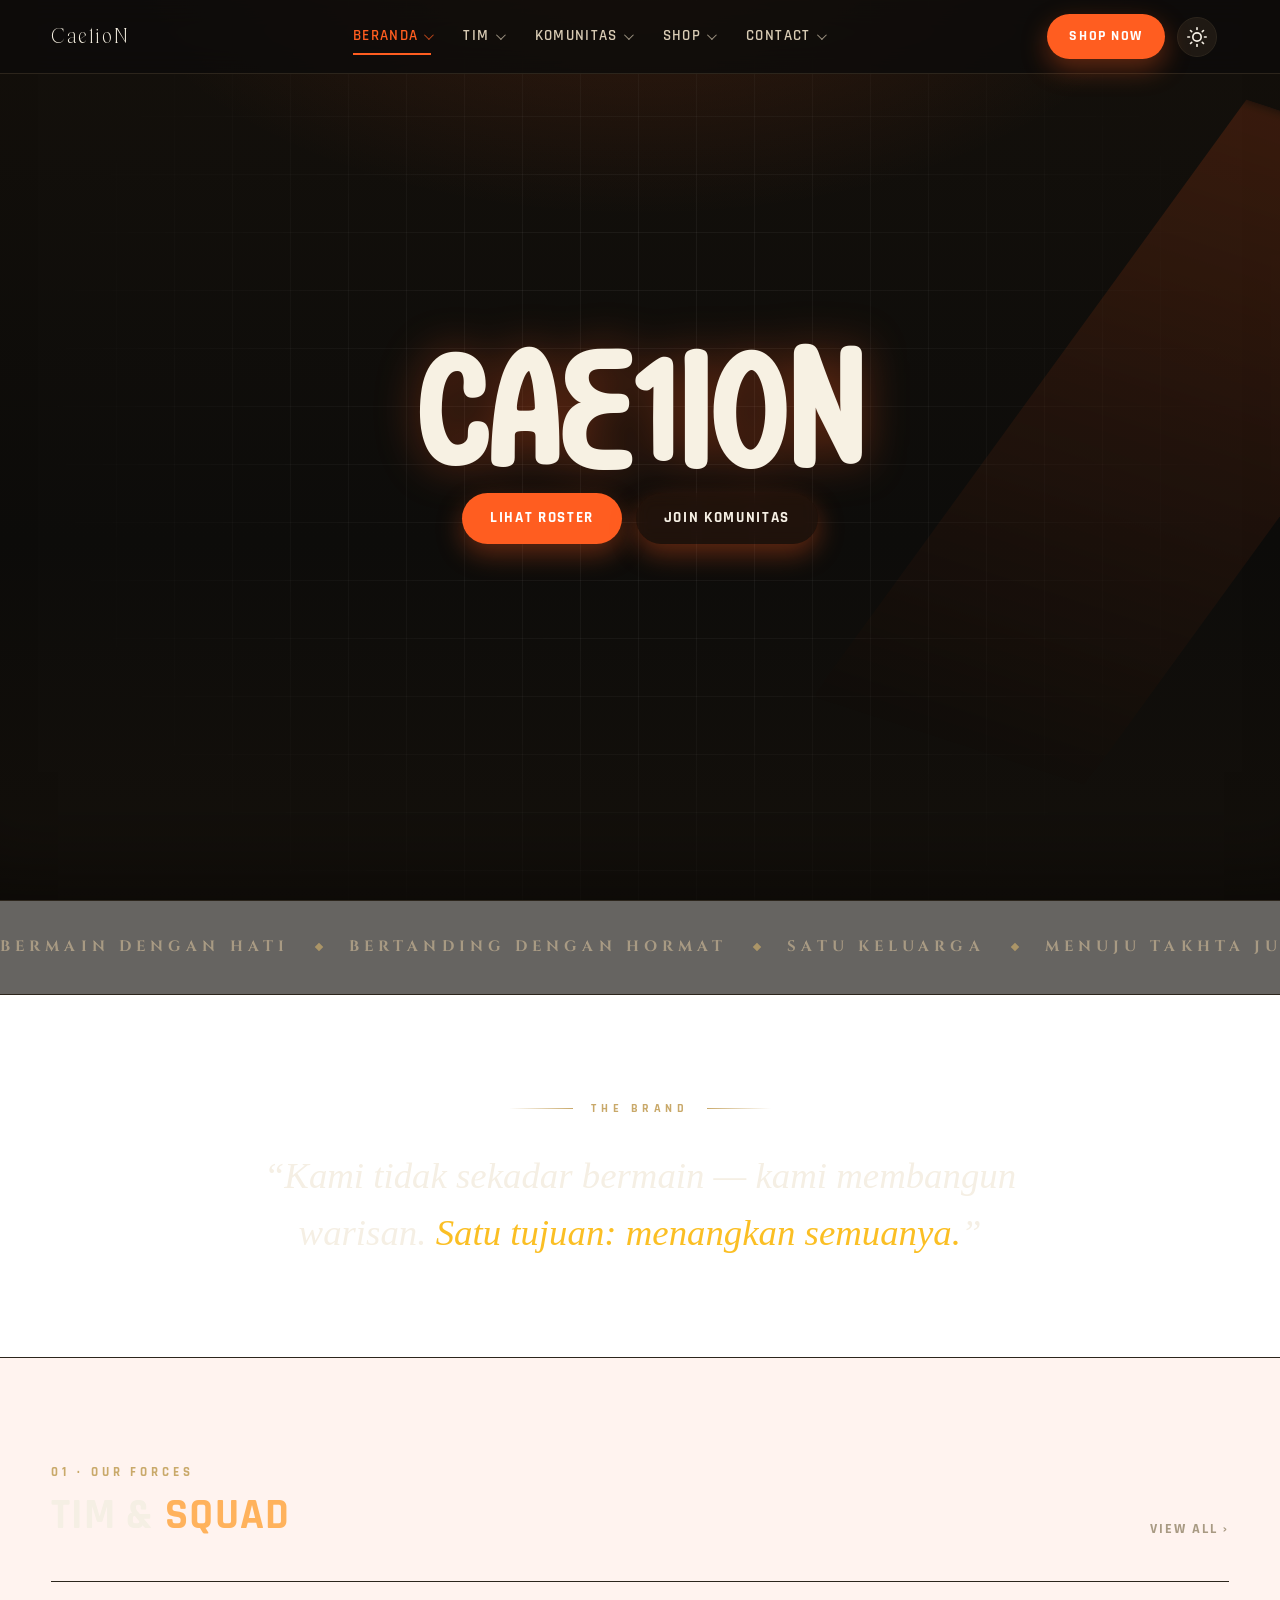
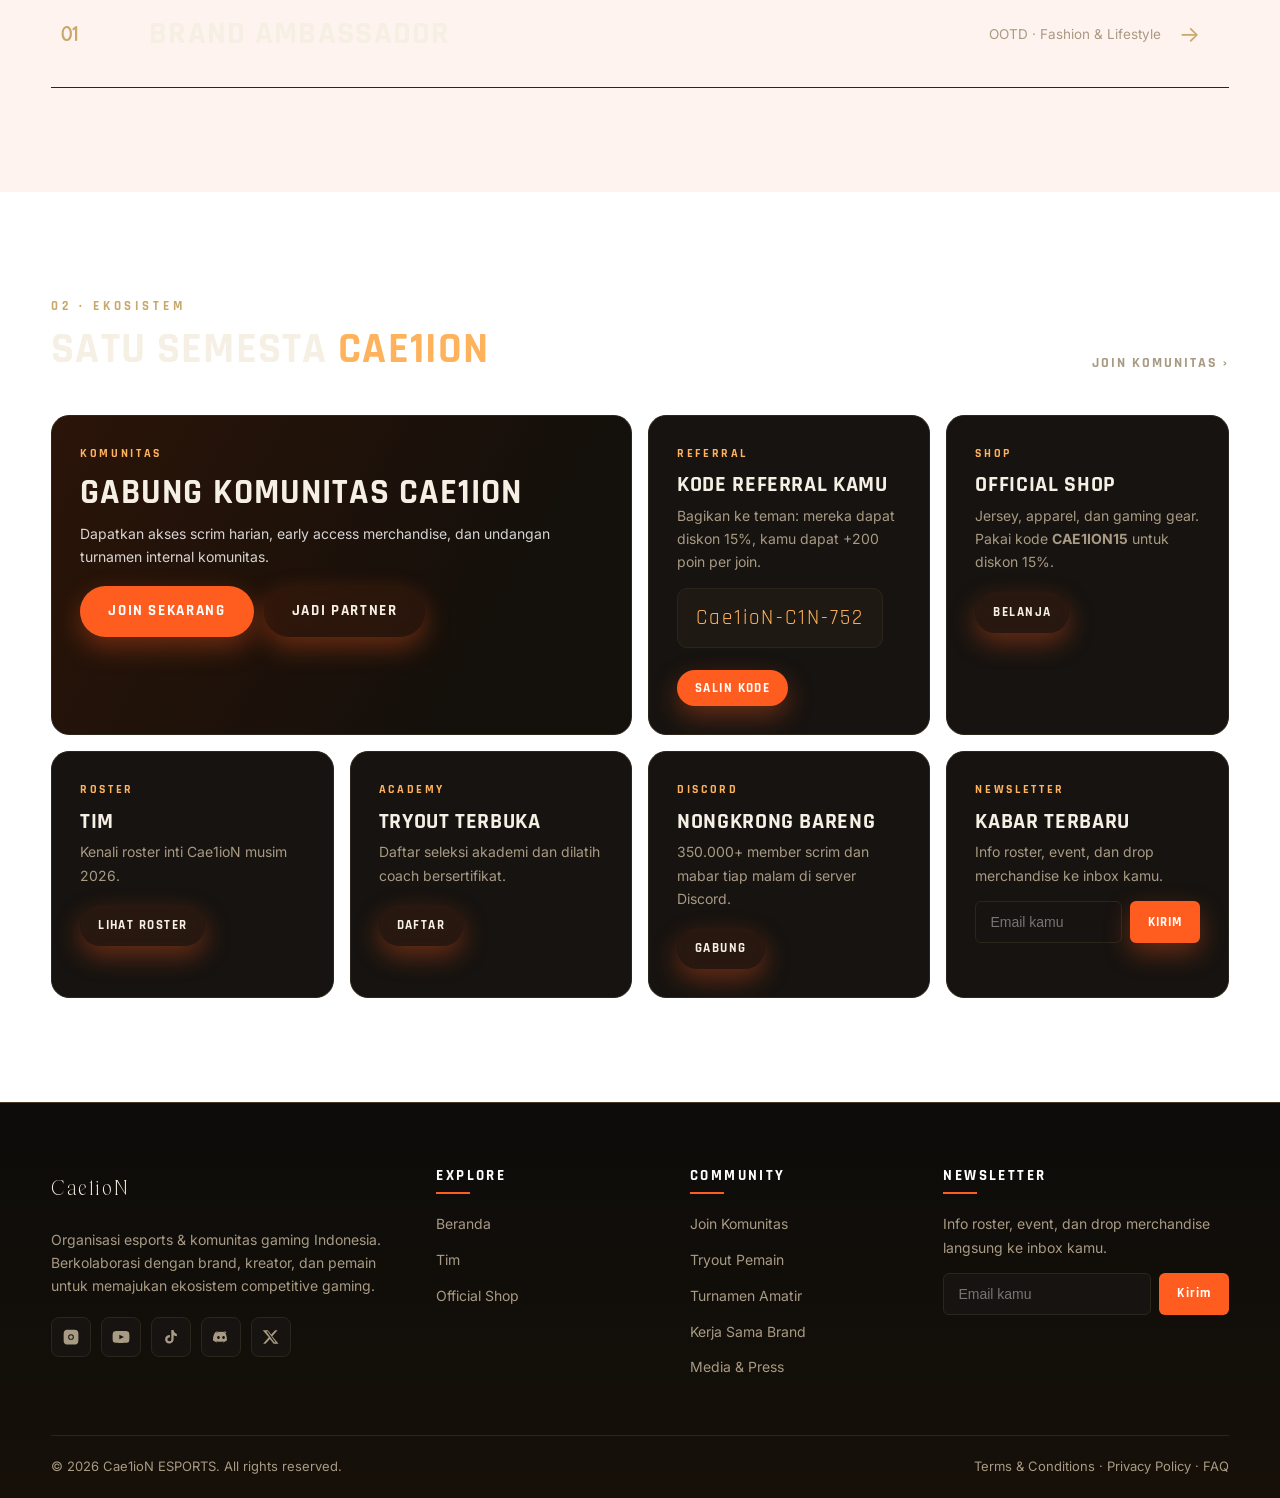
==== commit 11a25772: "update otomatis" ====
--- a/index.html
+++ b/index.html
@@ -76,6 +76,7 @@
       </div>
       <div class="nav-item"><a href="community.html">Komunitas<span class="caret"></span></a>
         <div class="drop">
+          <a href="community.html#tim">Tim Komunitas</a>
           <a href="community.html#benefit">Benefit</a>
           <a href="community.html#tryout">Tryout</a>
           <a href="community.html#turnamen">Turnamen</a>
@@ -85,6 +86,7 @@
       <div class="nav-item"><a href="shop.html">Shop<span class="caret"></span></a>
         <div class="drop">
           <a href="shop.html#produk">Semua Produk</a>
+          <a href="shop.html#muse">Muse</a>
           <a href="shop.html#promo">Promo</a>
         </div>
       </div>
@@ -119,31 +121,27 @@
 <!-- ================= HERO ================= -->
 <section class="hero hero-luxe" id="top">
   <div class="container hero-inner">
-    <p class="eyebrow reveal">Season 2026 · Road to Championship</p>
     <h1 class="elegant aurora-title">Cae1ioN</h1>
     <div class="hero-actions">
       <a href="teams.html" class="btn">Lihat Roster</a>
       <a href="community.html" class="btn btn-ghost">Join Komunitas</a>
     </div>
   </div>
-  <div class="scroll-hint">Scroll</div>
 </section>
 
 <!-- ================= SPONSORS MARQUEE ================= -->
 <div class="sponsors">
   <div class="marquee">
-    <span class="sponsor"><span class="mark">M</span>MOBILE LEGENDS</span>
-    <span class="sponsor"><span class="mark">P</span>PUBG MOBILE</span>
-    <span class="sponsor"><span class="mark">F</span>FREE FIRE</span>
-    <span class="sponsor"><span class="mark">V</span>VALORANT</span>
-    <span class="sponsor"><span class="mark">C</span>CONTENT CREATOR</span>
-    <span class="sponsor"><span class="mark">C</span>COMMUNITY</span>
-    <span class="sponsor"><span class="mark">M</span>MOBILE LEGENDS</span>
-    <span class="sponsor"><span class="mark">P</span>PUBG MOBILE</span>
-    <span class="sponsor"><span class="mark">F</span>FREE FIRE</span>
-    <span class="sponsor"><span class="mark">V</span>VALORANT</span>
-    <span class="sponsor"><span class="mark">C</span>CONTENT CREATOR</span>
-    <span class="sponsor"><span class="mark">C</span>COMMUNITY</span>
+    <span class="sponsor">BERMAIN DENGAN HATI</span>
+    <span class="sponsor">BERTANDING DENGAN HORMAT</span>
+    <span class="sponsor">SATU KELUARGA</span>
+    <span class="sponsor">MENUJU TAKHTA JUARA</span>
+    <span class="sponsor">CAELION PRIDE</span>
+    <span class="sponsor">BERMAIN DENGAN HATI</span>
+    <span class="sponsor">BERTANDING DENGAN HORMAT</span>
+    <span class="sponsor">SATU KELUARGA</span>
+    <span class="sponsor">MENUJU TAKHTA JUARA</span>
+    <span class="sponsor">CAELION PRIDE</span>
   </div>
 </div>
 
@@ -245,11 +243,11 @@
         <a href="index.html" class="logo"><span class="logo-text">Cae1ioN</span></a>
         <p class="about">Organisasi esports &amp; komunitas gaming Indonesia. Berkolaborasi dengan brand, kreator, dan pemain untuk memajukan ekosistem competitive gaming.</p>
         <div class="socials">
-          <a href="https://instagram.com/freezeecommunity" target="_blank" rel="noopener" aria-label="Instagram"><svg viewBox="0 0 24 24"><path d="M12 2.2c3.2 0 3.6 0 4.9.1 1.2.1 1.8.3 2.2.4.6.2 1 .5 1.4.9.4.4.7.8.9 1.4.2.4.4 1 .4 2.2.1 1.3.1 1.7.1 4.9s0 3.6-.1 4.9c-.1 1.2-.3 1.8-.4 2.2-.2.6-.5 1-.9 1.4-.4.4-.8.7-1.4.9-.4.2-1 .4-2.2.4-1.3.1-1.7.1-4.9.1s-3.6 0-4.9-.1c-1.2-.1-1.8-.3-2.2-.4-.6-.2-1-.5-1.4-.9-.4-.4-.7-.8-.9-1.4-.2-.4-.4-1-.4-2.2C2.2 15.6 2.2 15.2 2.2 12s0-3.6.1-4.9c.1-1.2.3-1.8.4-2.2.2-.6.5-1 .9-1.4.4-.4.8-.7 1.4-.9.4-.2 1-.4 2.2-.4C8.4 2.2 8.8 2.2 12 2.2m0 6a3.8 3.8 0 1 0 0 7.6 3.8 3.8 0 0 0 0-7.6m0 6.3a2.5 2.5 0 1 1 0-5 2.5 2.5 0 0 1 0 5m4.9-6.4a.9.9 0 1 1-1.8 0 .9.9 0 0 1 1.8 0"/></svg></a>
-          <a href="https://youtube.com/@freezeecommunity" target="_blank" rel="noopener" aria-label="YouTube"><svg viewBox="0 0 24 24"><path d="M23 7.5s-.2-1.6-.9-2.3c-.9-.9-1.8-.9-2.3-1C16.6 4 12 4 12 4s-4.6 0-7.8.2c-.5.1-1.5.1-2.3 1-.7.7-.9 2.3-.9 2.3S.8 9.4.8 11.3v1.4c0 1.9.2 3.8.2 3.8s.2 1.6.9 2.3c.9.9 2 .9 2.5 1 1.8.2 7.6.2 7.6.2s4.6 0 7.8-.2c.5-.1 1.5-.1 2.3-1 .7-.7.9-2.3.9-2.3s.2-1.9.2-3.8v-1.4c0-1.9-.2-3.8-.2-3.8M9.8 15.1V8.9l6.1 3.1z"/></svg></a>
-          <a href="https://tiktok.com/@freezeecommunity" target="_blank" rel="noopener" aria-label="TikTok"><svg viewBox="0 0 24 24"><path d="M16.6 5.8a4.8 4.8 0 0 1-1.1-3.1h-3.1v12.5a2.6 2.6 0 1 1-1.9-2.5V9.4a5.7 5.7 0 1 0 5 5.6V9.7a7.8 7.8 0 0 0 4.3 1.3V7.9a4.8 4.8 0 0 1-3.2-2.1"/></svg></a>
-          <a href="https://discord.gg/freezeecommunity" target="_blank" rel="noopener" aria-label="Discord"><svg viewBox="0 0 24 24"><path d="M19.6 5.6A16.4 16.4 0 0 0 15.5 4.4l-.2.4a12.6 12.6 0 0 1 3.6 1.8 15.9 15.9 0 0 0-13.8 0 12.6 12.6 0 0 1 3.6-1.8l-.2-.4A16.4 16.4 0 0 0 4.4 5.6C1.8 9.4 1.1 13.1 1.4 16.8a16.5 16.5 0 0 0 5 2.5l.6-1a10.8 10.8 0 0 1-1.7-.8l.4-.3a11.4 11.4 0 0 0 9.8 0l.4.3a10.8 10.8 0 0 1-1.7.8l.6 1a16.5 16.5 0 0 0 5-2.5c.4-4.3-.6-8-2.6-11.2M8.6 14.5c-1 0-1.8-.9-1.8-2s.8-2 1.8-2 1.8.9 1.8 2-.8 2-1.8 2m6.8 0c-1 0-1.8-.9-1.8-2s.8-2 1.8-2 1.8.9 1.8 2-.8 2-1.8 2"/></svg></a>
-          <a href="https://x.com/freezeecommunity" target="_blank" rel="noopener" aria-label="X"><svg viewBox="0 0 24 24"><path d="M17.5 3h3.2l-7 8 8.3 10h-6.5l-5-6.2-5.8 6.2H1.5l7.5-8.6L1 3h6.7l4.6 5.7zm-1.1 16h1.8L7.7 4.8H5.8z"/></svg></a>
+          <a href="https://instagram.com/cael1on36" target="_blank" rel="noopener" aria-label="Instagram"><svg viewBox="0 0 24 24"><path d="M12 2.2c3.2 0 3.6 0 4.9.1 1.2.1 1.8.3 2.2.4.6.2 1 .5 1.4.9.4.4.7.8.9 1.4.2.4.4 1 .4 2.2.1 1.3.1 1.7.1 4.9s0 3.6-.1 4.9c-.1 1.2-.3 1.8-.4 2.2-.2.6-.5 1-.9 1.4-.4.4-.8.7-1.4.9-.4.2-1 .4-2.2.4-1.3.1-1.7.1-4.9.1s-3.6 0-4.9-.1c-1.2-.1-1.8-.3-2.2-.4-.6-.2-1-.5-1.4-.9-.4-.4-.7-.8-.9-1.4-.2-.4-.4-1-.4-2.2C2.2 15.6 2.2 15.2 2.2 12s0-3.6.1-4.9c.1-1.2.3-1.8.4-2.2.2-.6.5-1 .9-1.4.4-.4.8-.7 1.4-.9.4-.2 1-.4 2.2-.4C8.4 2.2 8.8 2.2 12 2.2m0 6a3.8 3.8 0 1 0 0 7.6 3.8 3.8 0 0 0 0-7.6m0 6.3a2.5 2.5 0 1 1 0-5 2.5 2.5 0 0 1 0 5m4.9-6.4a.9.9 0 1 1-1.8 0 .9.9 0 0 1 1.8 0"/></svg></a>
+          <a href="https://youtube.com/@cael1on36" target="_blank" rel="noopener" aria-label="YouTube"><svg viewBox="0 0 24 24"><path d="M23 7.5s-.2-1.6-.9-2.3c-.9-.9-1.8-.9-2.3-1C16.6 4 12 4 12 4s-4.6 0-7.8.2c-.5.1-1.5.1-2.3 1-.7.7-.9 2.3-.9 2.3S.8 9.4.8 11.3v1.4c0 1.9.2 3.8.2 3.8s.2 1.6.9 2.3c.9.9 2 .9 2.5 1 1.8.2 7.6.2 7.6.2s4.6 0 7.8-.2c.5-.1 1.5-.1 2.3-1 .7-.7.9-2.3.9-2.3s.2-1.9.2-3.8v-1.4c0-1.9-.2-3.8-.2-3.8M9.8 15.1V8.9l6.1 3.1z"/></svg></a>
+          <a href="https://tiktok.com/@cael1on36" target="_blank" rel="noopener" aria-label="TikTok"><svg viewBox="0 0 24 24"><path d="M16.6 5.8a4.8 4.8 0 0 1-1.1-3.1h-3.1v12.5a2.6 2.6 0 1 1-1.9-2.5V9.4a5.7 5.7 0 1 0 5 5.6V9.7a7.8 7.8 0 0 0 4.3 1.3V7.9a4.8 4.8 0 0 1-3.2-2.1"/></svg></a>
+          <a href="https://discord.gg/cael1on36" target="_blank" rel="noopener" aria-label="Discord"><svg viewBox="0 0 24 24"><path d="M19.6 5.6A16.4 16.4 0 0 0 15.5 4.4l-.2.4a12.6 12.6 0 0 1 3.6 1.8 15.9 15.9 0 0 0-13.8 0 12.6 12.6 0 0 1 3.6-1.8l-.2-.4A16.4 16.4 0 0 0 4.4 5.6C1.8 9.4 1.1 13.1 1.4 16.8a16.5 16.5 0 0 0 5 2.5l.6-1a10.8 10.8 0 0 1-1.7-.8l.4-.3a11.4 11.4 0 0 0 9.8 0l.4.3a10.8 10.8 0 0 1-1.7.8l.6 1a16.5 16.5 0 0 0 5-2.5c.4-4.3-.6-8-2.6-11.2M8.6 14.5c-1 0-1.8-.9-1.8-2s.8-2 1.8-2 1.8.9 1.8 2-.8 2-1.8 2m6.8 0c-1 0-1.8-.9-1.8-2s.8-2 1.8-2 1.8.9 1.8 2-.8 2-1.8 2"/></svg></a>
+          <a href="https://x.com/cael1on36" target="_blank" rel="noopener" aria-label="X"><svg viewBox="0 0 24 24"><path d="M17.5 3h3.2l-7 8 8.3 10h-6.5l-5-6.2-5.8 6.2H1.5l7.5-8.6L1 3h6.7l4.6 5.7zm-1.1 16h1.8L7.7 4.8H5.8z"/></svg></a>
         </div>
       </div>
 
@@ -319,3 +317,6 @@
 
 
 
+
+
+
--- a/assets/css/style.css
+++ b/assets/css/style.css
@@ -14,6 +14,14 @@
 @font-face {
   font-family: "Super Chips";
   src: url("../fonts/SuperChips.ttf") format("truetype");
+  font-weight: normal;
+  font-style: normal;
+  font-display: swap;
+}
+
+@font-face {
+  font-family: "Del Rose";
+  src: url("../fonts/DelRose.ttf") format("truetype");
   font-weight: normal;
   font-style: normal;
   font-display: swap;
@@ -189,11 +197,11 @@
 .footer .logo img { height: 96px; }
 .logo svg { width: 38px; height: 38px; flex: none; }
 .logo-text {
-  font-family: var(--font-head);
-  font-weight: 700;
-  font-size: 22px;
-  letter-spacing: 0.14em;
-  text-transform: uppercase;
+  font-family: "Del Rose", var(--font-head);
+  font-weight: 400;
+  font-size: 26px;
+  letter-spacing: 0.06em;
+  text-transform: none;
   color: #f7f1e3;
 }
 .logo-text span { color: var(--accent); }
@@ -2040,7 +2048,7 @@
 .btn:hover { background: #ff7340; box-shadow: 0 14px 32px rgba(255, 93, 32, 0.45); }
 .btn-ghost { background: rgba(255, 93, 32, 0.08); backdrop-filter: blur(8px); }
 .logo img, .page-orca { filter: invert(1); }
-.aurora-title { color: #f7f1e3; filter: drop-shadow(0 0 22px rgba(255, 93, 32, 0.35)); font-size: clamp(3.2rem, 11vw, 8rem) !important; line-height: 1.02 !important; }
+.aurora-title { font-family: "Del Rose", var(--font-display); color: #f7f1e3; filter: drop-shadow(0 0 22px rgba(255, 93, 32, 0.35)); font-size: clamp(3.2rem, 11vw, 8rem) !important; line-height: 1.02 !important; }
 .aurora-bg { position: absolute; inset: 0; overflow: hidden; pointer-events: none; }
 .orb { position: absolute; border-radius: 50%; filter: blur(70px); opacity: .55; animation: orbDrift 14s ease-in-out infinite alternate; }
 .o1 { width: 480px; height: 480px; left: -120px; top: -120px; background: radial-gradient(circle, rgba(255,93,32,.30), transparent 70%); }
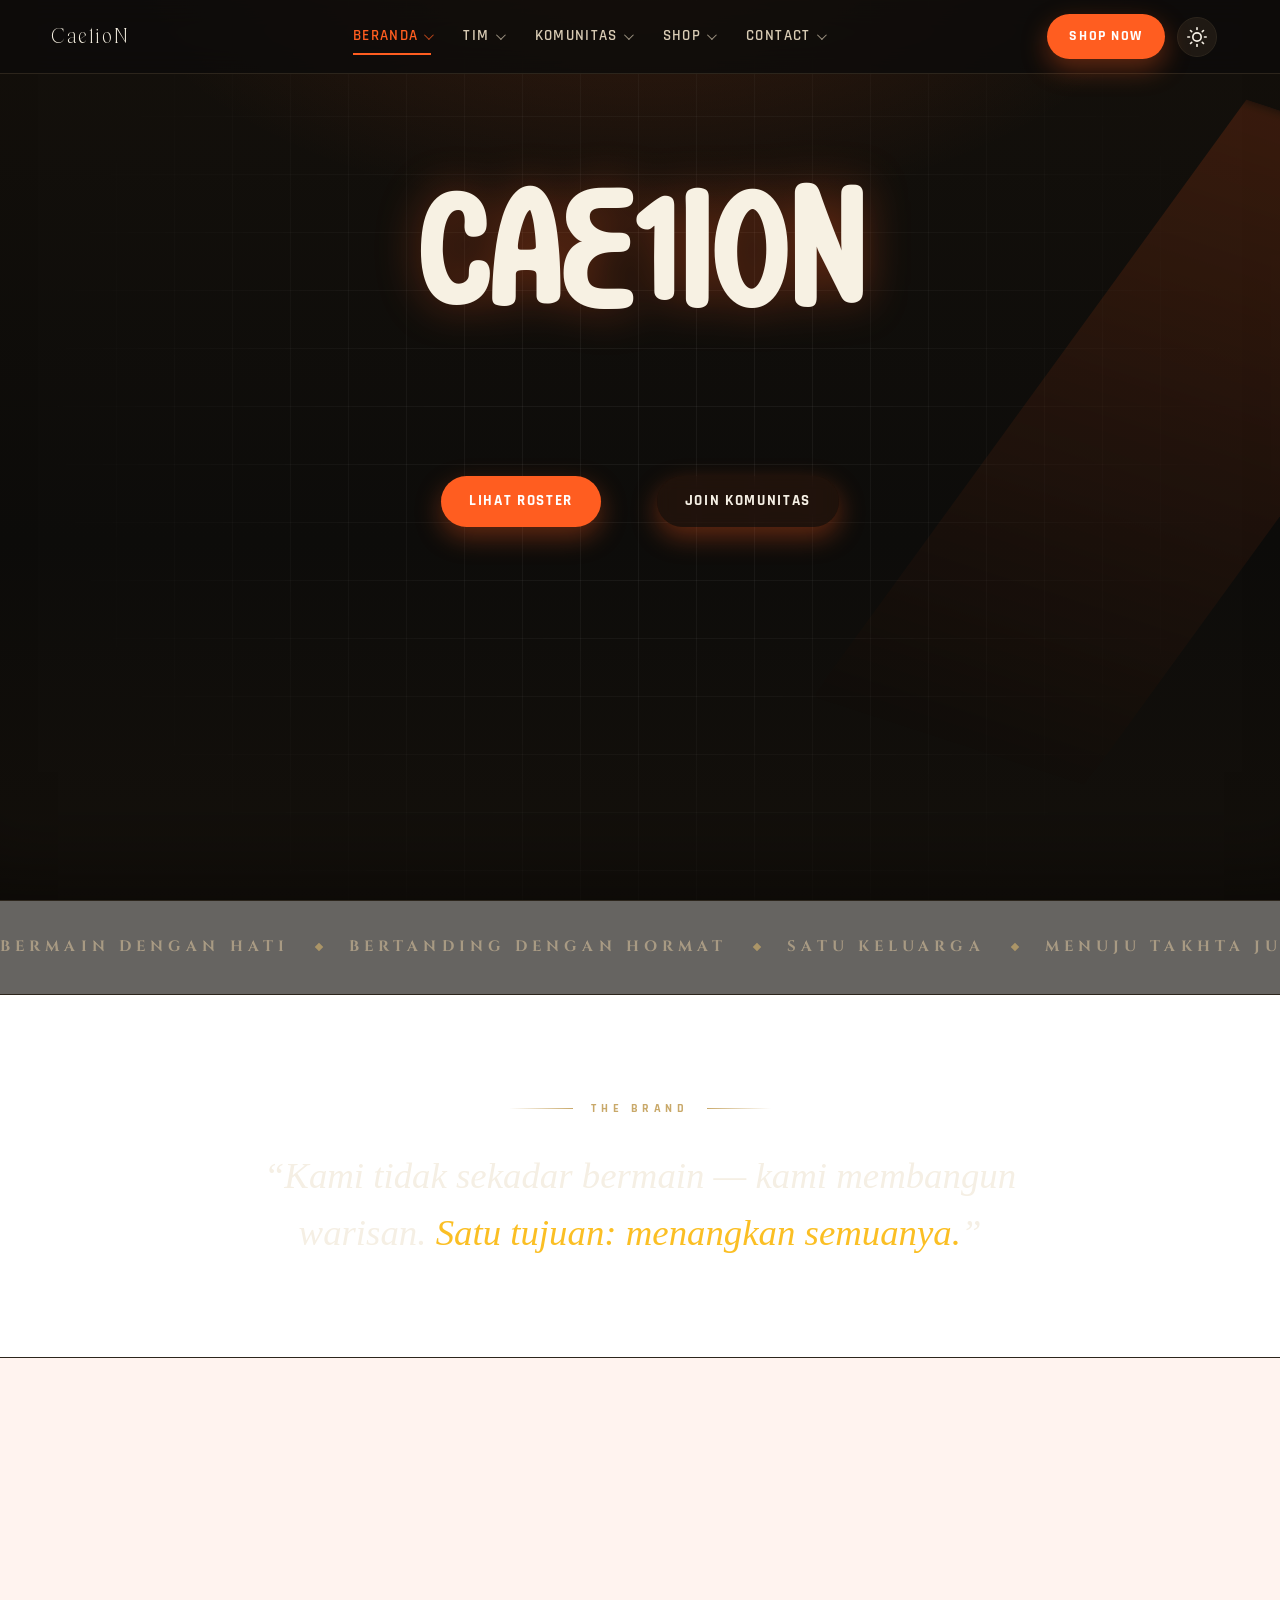
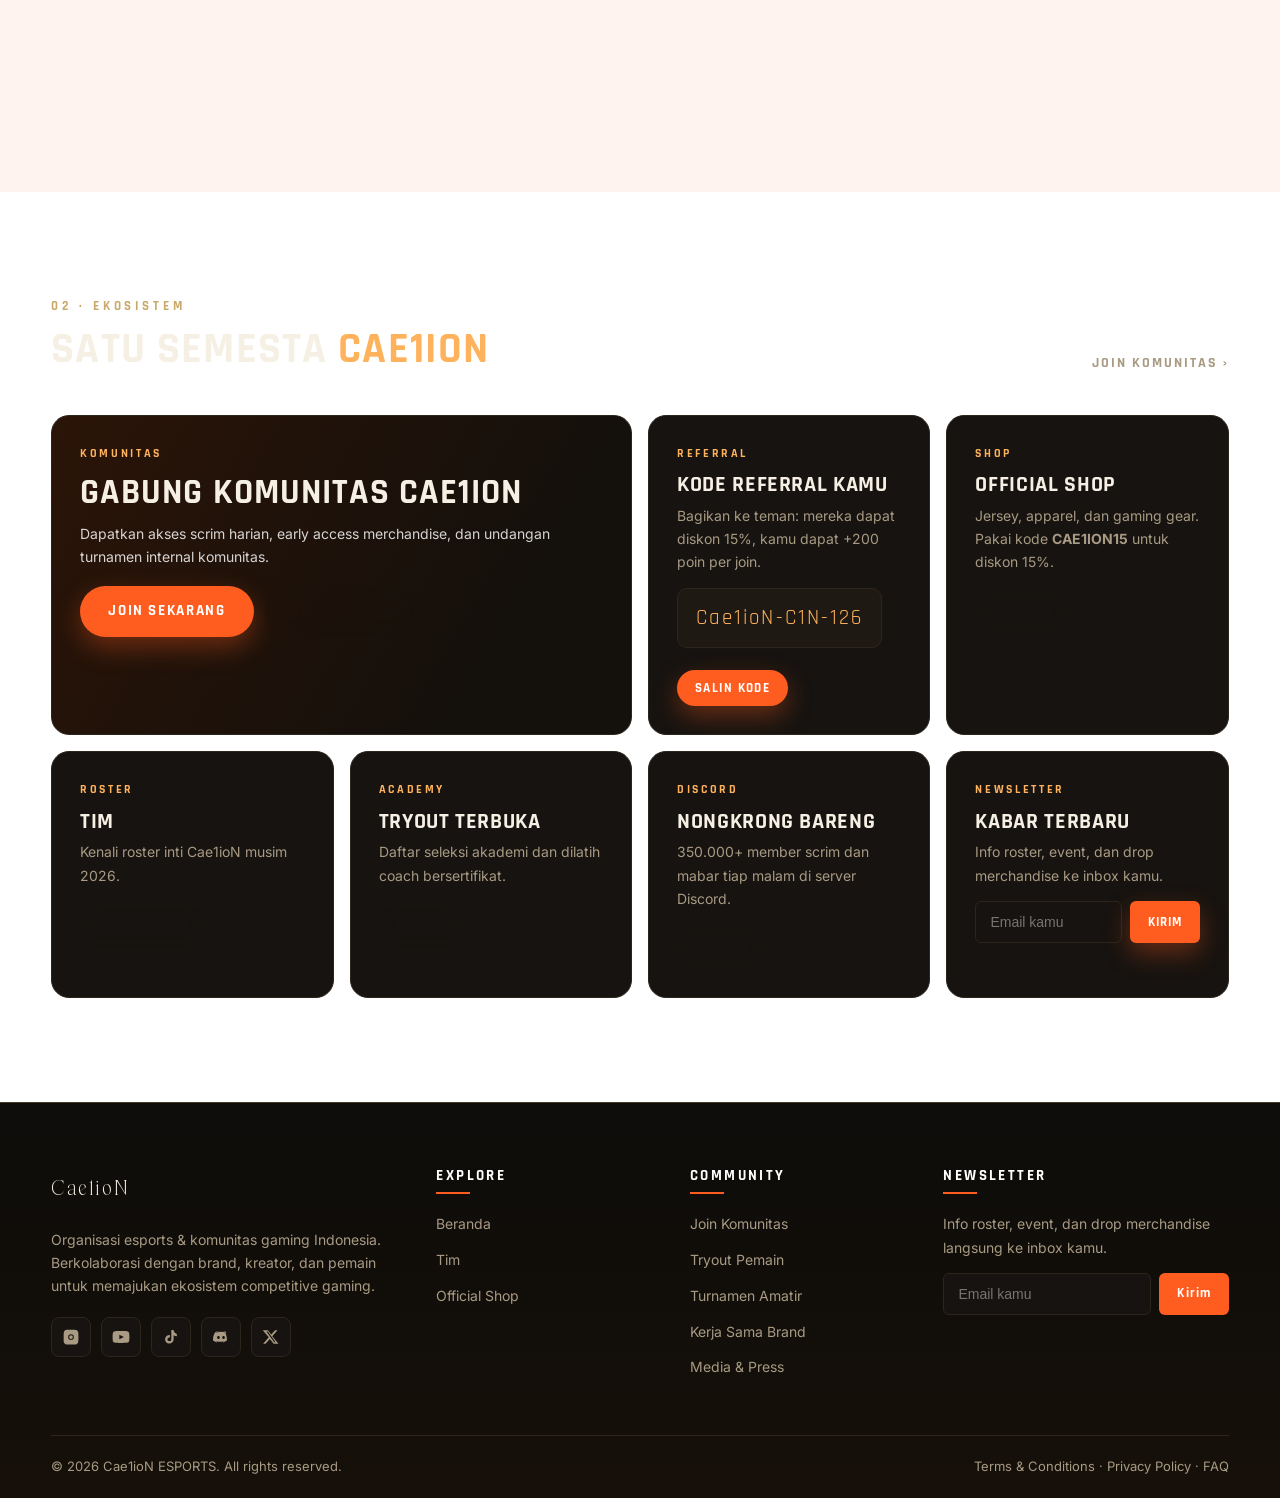
==== commit 147b16dd: "update otomatis" ====
--- a/index.html
+++ b/index.html
@@ -20,7 +20,7 @@
 <link rel="preconnect" href="https://fonts.googleapis.com" />
 <link rel="preconnect" href="https://fonts.gstatic.com" crossorigin />
 <link href="https://fonts.googleapis.com/css2?family=Rajdhani:wght@500;600;700&family=Inter:wght@400;500;600&family=Cinzel:wght@700;800;900&display=swap" rel="stylesheet" />
-<link rel="stylesheet" href="assets/css/style.css?v=8" />
+<link rel="stylesheet" href="assets/css/style.css?v=14" />
 <script type="application/ld+json">
 {
   "@context": "https://schema.org",
@@ -80,6 +80,7 @@
           <a href="community.html#benefit">Benefit</a>
           <a href="community.html#tryout">Tryout</a>
           <a href="community.html#turnamen">Turnamen</a>
+          <a href="community.html#jadwal">Jadwal</a>
           <a href="community.html#faq">FAQ</a>
         </div>
       </div>
@@ -320,3 +321,10 @@
 
 
 
+
+
+
+
+
+
+
--- a/assets/css/style.css
+++ b/assets/css/style.css
@@ -286,7 +286,7 @@
   min-height: 100vh;
   display: flex;
   align-items: center;
-  padding: calc(var(--header-h) + 40px) 0 70px;
+  padding: calc(var(--header-h) + 40px) 0 170px;
   overflow: hidden;
   background:
     radial-gradient(1000px 560px at 50% -10%, rgba(255,93,32,0.13), transparent 60%),
@@ -369,7 +369,8 @@
   font-size: 17px;
   margin-bottom: 32px;
 }
-.hero-actions { display: flex; flex-wrap: wrap; gap: 14px; margin-bottom: 56px; }
+.hero-actions { display: flex; flex-wrap: wrap; gap: 48px; row-gap: 24px; margin-bottom: 130px; }
+.hero-actions .btn { margin: 4px; }
 
 .hero-stats {
   display: grid;
@@ -1957,11 +1958,12 @@
 
 /* Luxe hero: centered editorial */
 .hero-luxe { background: radial-gradient(900px 480px at 50% -8%, rgba(255,93,32,.16), transparent 60%), linear-gradient(180deg, #14100b 0%, #0d0c0a 60%, #14100b 100%); }
-.hero-luxe .hero-inner { text-align: center; }
+.hero-luxe .hero-inner { text-align: center; display: flex; flex-direction: column; align-items: center; }
+.hero-luxe h1.elegant { margin-left: .015em; }
 .hero-luxe h1.elegant { font-size: clamp(3.4rem, 10vw, 7.6rem); }
 .hero-luxe h1 .outline { -webkit-text-stroke: 2px var(--gold); text-shadow: 0 0 44px rgba(201,169,106,.28); }
 .hero-luxe p.lead { margin-inline: auto; font-size: 18px; }
-.hero-luxe .hero-actions { justify-content: center; }
+.hero-luxe .hero-actions { justify-content: center; margin-top: 140px; }
 .hero-luxe .hero-stats { margin-inline: auto; max-width: 880px; gap: 0; background: rgba(255,93,32,.07); border: 1px solid rgba(255,214,170,.22); border: 1px solid var(--line); border-radius: 100px; padding: 22px 12px; backdrop-filter: blur(8px); }
 .hero-luxe .stat { background: none; border: none; border-left: 1px solid rgba(201,169,106,.32); border-radius: 0; padding: 4px 12px; text-align: center; }
 .hero-luxe .stat:first-child { border-left: none; }
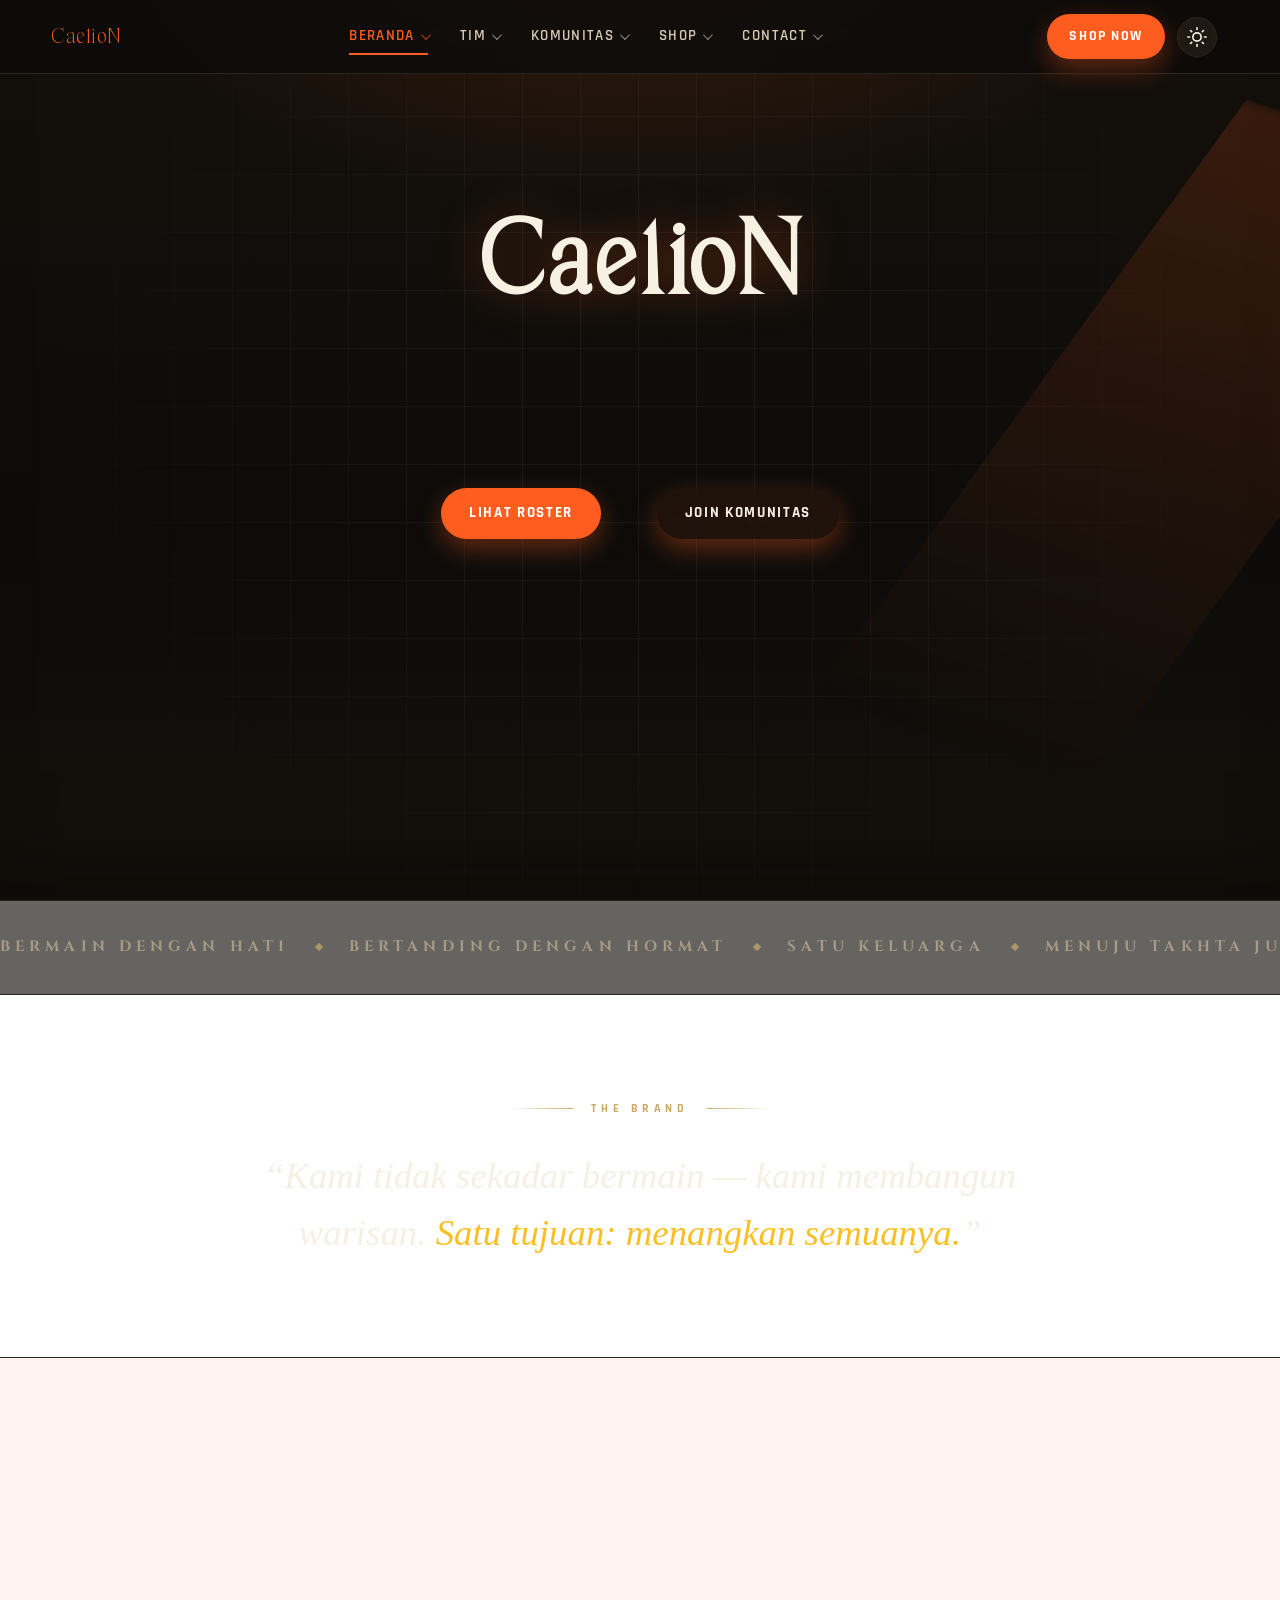
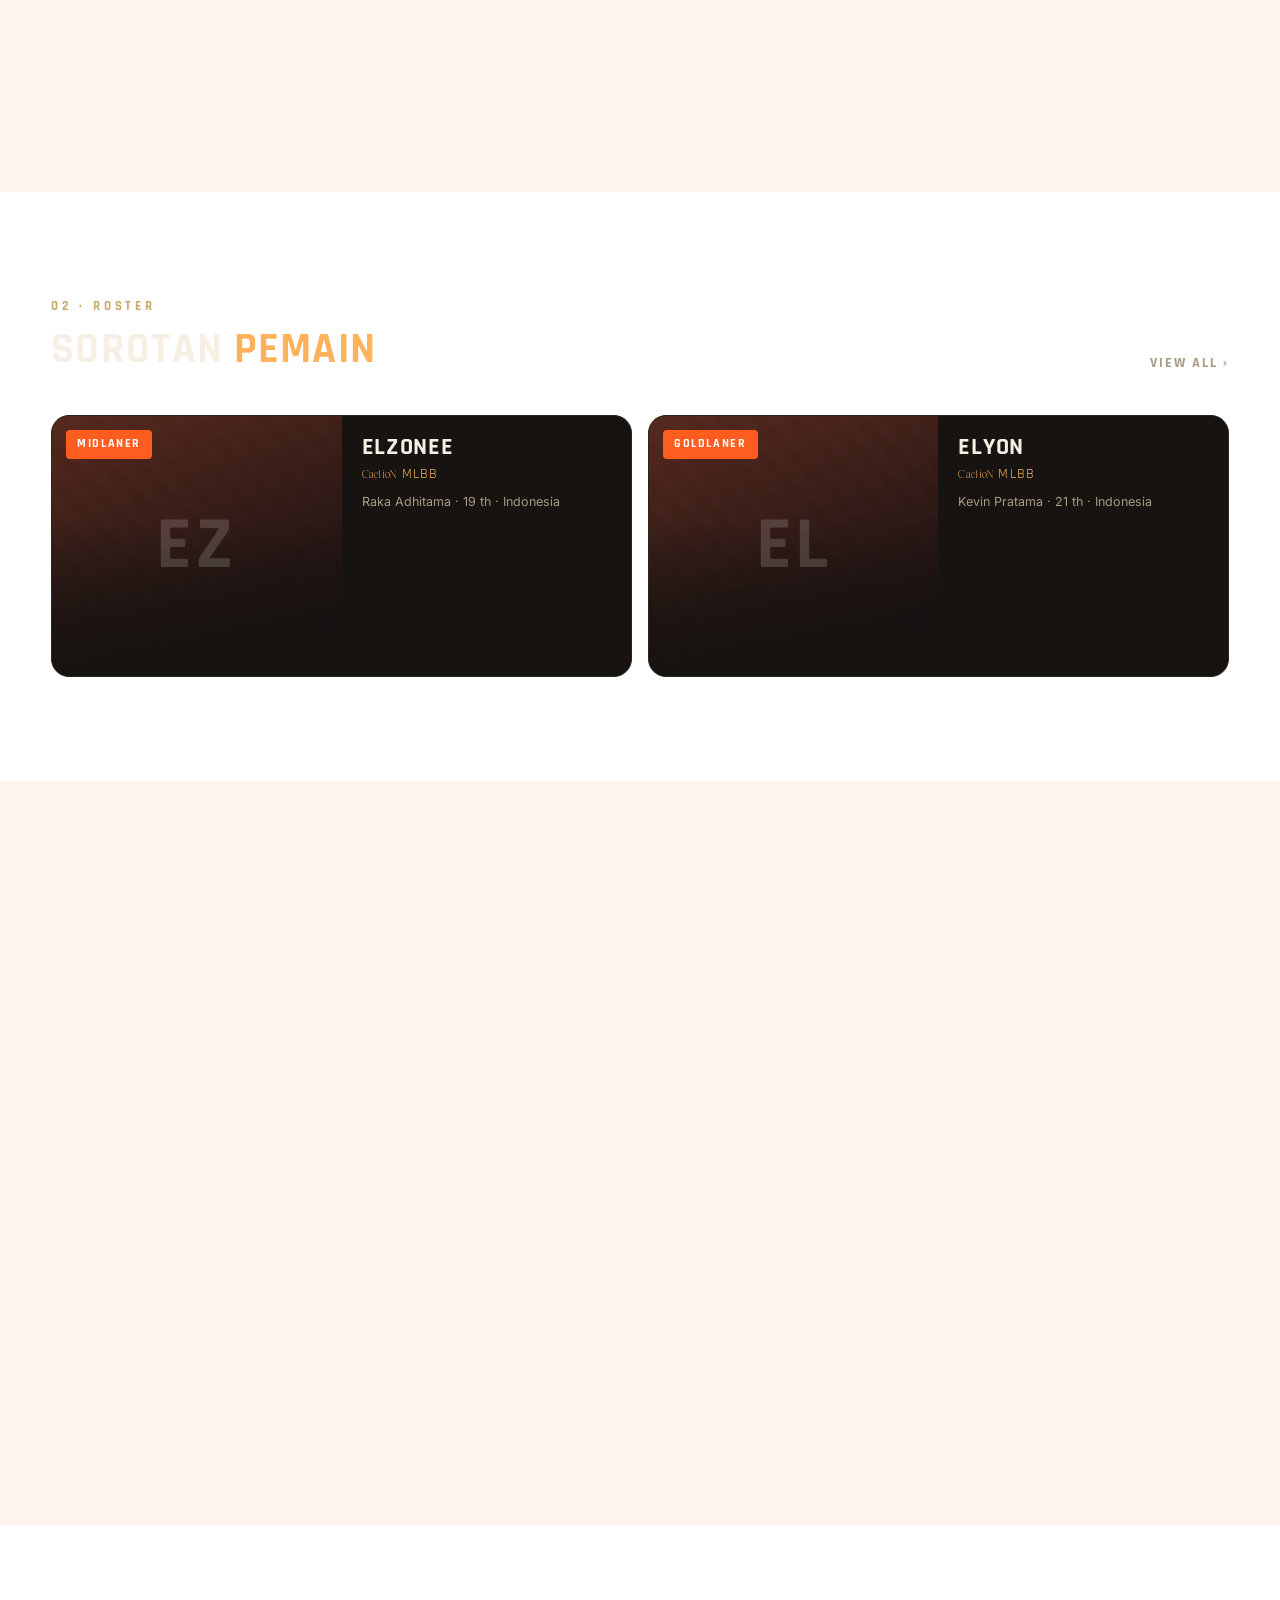
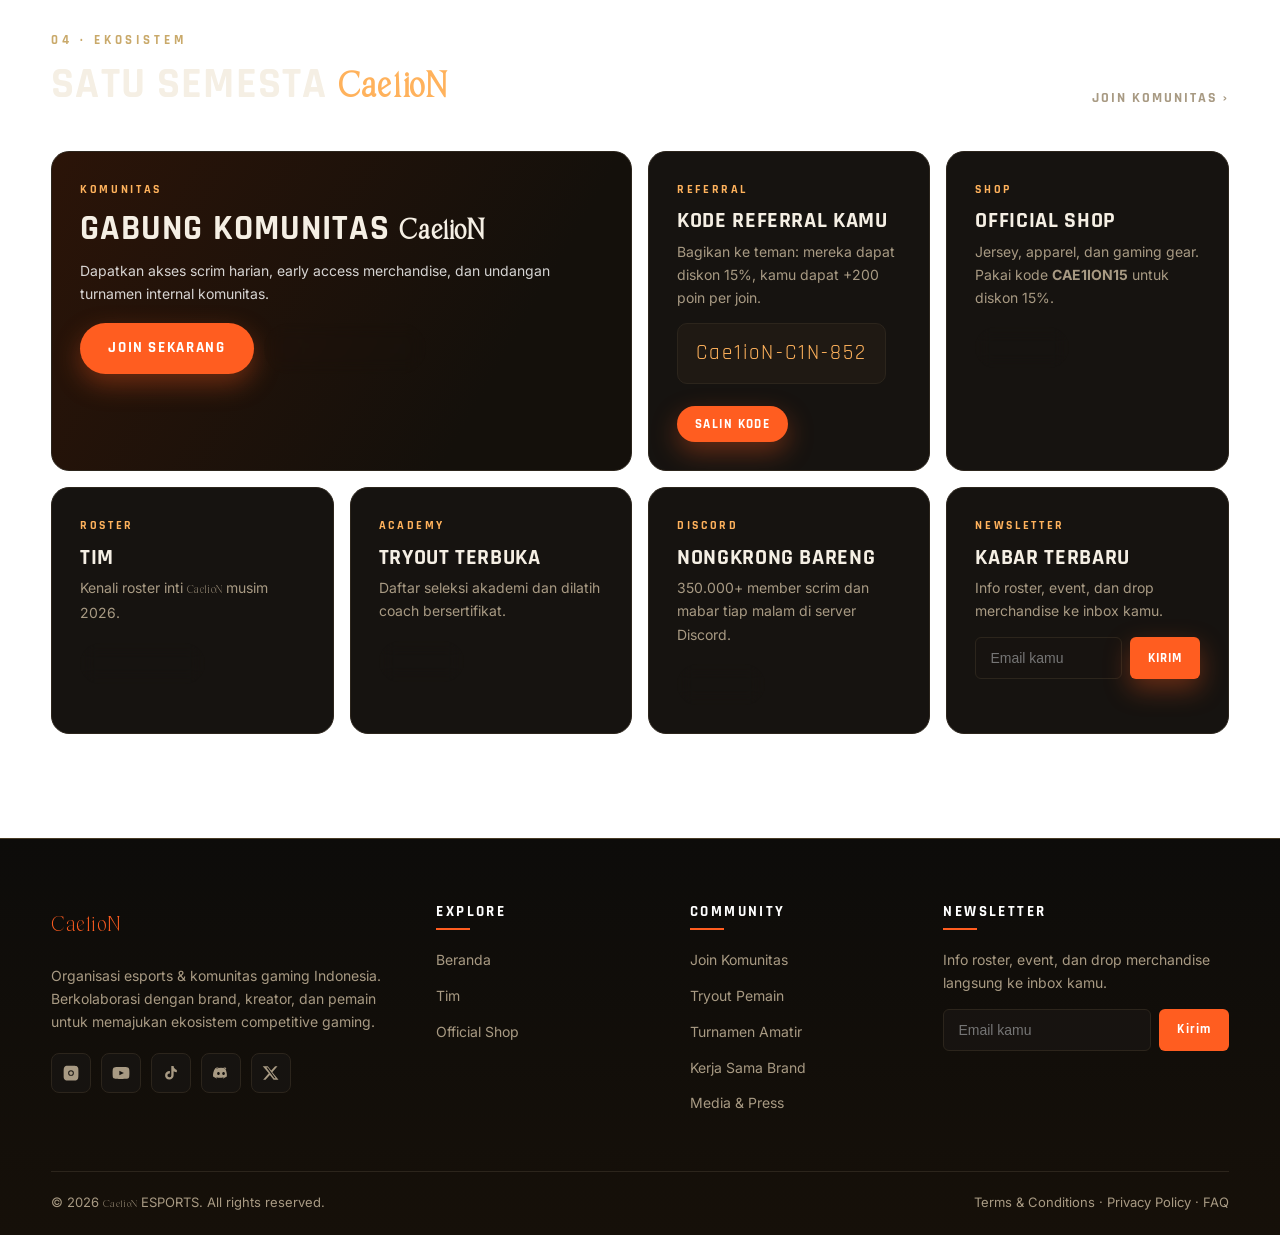
==== commit 0db6acca: "pindah ke folder Downloads + update terakhir" ====
--- a/index.html
+++ b/index.html
@@ -20,7 +20,7 @@
 <link rel="preconnect" href="https://fonts.googleapis.com" />
 <link rel="preconnect" href="https://fonts.gstatic.com" crossorigin />
 <link href="https://fonts.googleapis.com/css2?family=Rajdhani:wght@500;600;700&family=Inter:wght@400;500;600&family=Cinzel:wght@700;800;900&display=swap" rel="stylesheet" />
-<link rel="stylesheet" href="assets/css/style.css?v=14" />
+<link rel="stylesheet" href="assets/css/style.css?v=15" />
 <script type="application/ld+json">
 {
   "@context": "https://schema.org",
@@ -70,7 +70,7 @@
       </div>
       <div class="nav-item"><a href="teams.html">Tim<span class="caret"></span></a>
         <div class="drop">
-          <a href="teams.html#roster">Daftar Pemain</a>
+          <a href="teams.html#roster">ADMIN</a>
           <a href="teams.html#academy">Academy</a>
         </div>
       </div>
@@ -171,12 +171,93 @@
   </div>
 </section>
 
+<!-- ================= ROSTER SPOTLIGHT ================= -->
+<section class="section" id="sorotan">
+  <div class="container">
+    <div class="section-head reveal">
+      <div class="section-title">
+        <span class="kicker">02 · Roster</span>
+        <h2>Sorotan <em>Pemain</em></h2>
+      </div>
+      <a href="teams.html" class="view-all">View All &rsaquo;</a>
+    </div>
+
+    <div class="bento">
+      <article class="player roster-card b-span2 reveal" data-game="mlbb">
+        <div class="player-photo"><span class="role">Midlaner</span><span class="initials">EZ</span></div>
+        <div class="player-info">
+          <h4>elzonee</h4>
+          <span class="nick">Cae1ioN MLBB</span>
+          <p class="real">Raka Adhitama · 19 th · Indonesia</p>
+        </div>
+      </article>
+      <article class="player roster-card b-span2 reveal" data-game="mlbb">
+        <div class="player-photo"><span class="role">Goldlaner</span><span class="initials">EL</span></div>
+        <div class="player-info">
+          <h4>elyon</h4>
+          <span class="nick">Cae1ioN MLBB</span>
+          <p class="real">Kevin Pratama · 21 th · Indonesia</p>
+        </div>
+      </article>
+    </div>
+  </div>
+</section>
+
+<!-- ================= LOOKBOOK ================= -->
+<section class="section alt" id="lookbook">
+  <div class="container">
+    <div class="section-head reveal">
+      <div class="section-title">
+        <span class="kicker">03 · Lookbook</span>
+        <h2>OOTD <em>Pilihan</em></h2>
+      </div>
+      <a href="shop.html" class="view-all">Shop &rsaquo;</a>
+    </div>
+
+    <div class="bento">
+      <article class="product b-span2 reveal" data-game="apparel">
+        <div class="product-img"><span class="flag">Best Seller</span><span class="silhouette">HOODIE</span></div>
+        <div class="product-body">
+          <span class="cat">Apparel</span>
+          <h4>Cae1ioN Signature Hoodie</h4>
+          <div class="product-foot">
+            <span class="price"><small>Rp429.000</small>Rp349.000</span>
+            <a href="shop.html#produk-hoodie" class="btn" style="padding:9px 16px;font-size:12.5px;">Lihat</a>
+          </div>
+        </div>
+      </article>
+      <article class="product reveal" data-game="apparel">
+        <div class="product-img"><span class="silhouette">BOXY</span></div>
+        <div class="product-body">
+          <span class="cat">Apparel</span>
+          <h4>Boxy Fit T-Shirt</h4>
+          <div class="product-foot">
+            <span class="price"><small>Rp229.000</small>Rp179.000</span>
+            <a href="shop.html#produk-boxy" class="btn" style="padding:9px 16px;font-size:12.5px;">Lihat</a>
+          </div>
+        </div>
+      </article>
+      <article class="product reveal" data-game="apparel">
+        <div class="product-img"><span class="flag">New</span><span class="silhouette">LONGSLEEVE</span></div>
+        <div class="product-body">
+          <span class="cat">Apparel</span>
+          <h4>Essential Longsleeve</h4>
+          <div class="product-foot">
+            <span class="price"><small>Rp299.000</small>Rp249.000</span>
+            <a href="shop.html#produk-long" class="btn" style="padding:9px 16px;font-size:12.5px;">Lihat</a>
+          </div>
+        </div>
+      </article>
+    </div>
+  </div>
+</section>
+
 <!-- ================= ECOSYSTEM BENTO ================= -->
 <section class="section" id="ekosistem">
   <div class="container">
     <div class="section-head reveal">
       <div class="section-title">
-        <span class="kicker">02 · Ekosistem</span>
+        <span class="kicker">04 · Ekosistem</span>
         <h2>Satu Semesta <em>Cae1ioN</em></h2>
       </div>
       <a href="community.html" class="view-all">Join Komunitas &rsaquo;</a>
@@ -328,3 +409,5 @@
 
 
 
+
+
--- a/assets/css/style.css
+++ b/assets/css/style.css
@@ -2128,3 +2128,6 @@
 html.light .aurora-title { color: var(--text); filter: drop-shadow(0 0 18px rgba(255, 93, 32, 0.25)); }
 
 
+
+.font-caelion { font-family: "Del Rose", cursive; text-transform: none !important; letter-spacing: .02em; }
+
